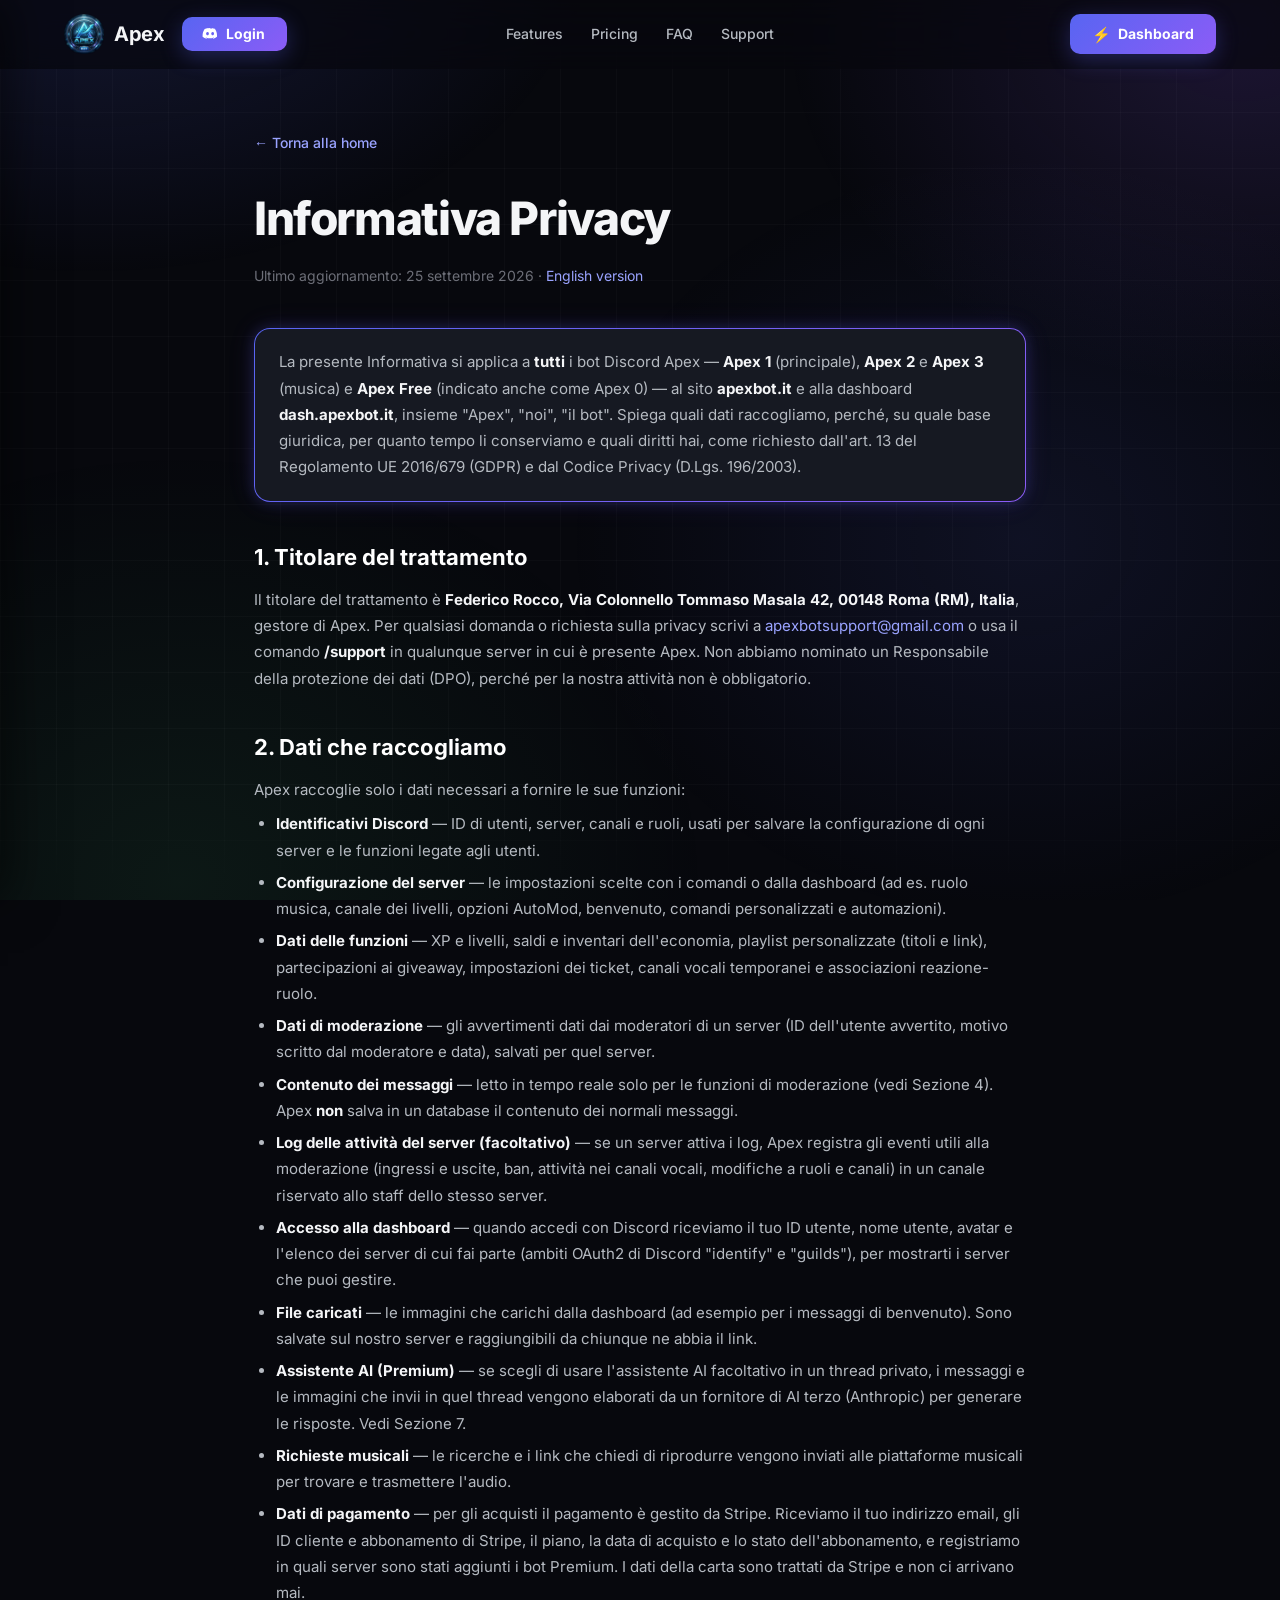
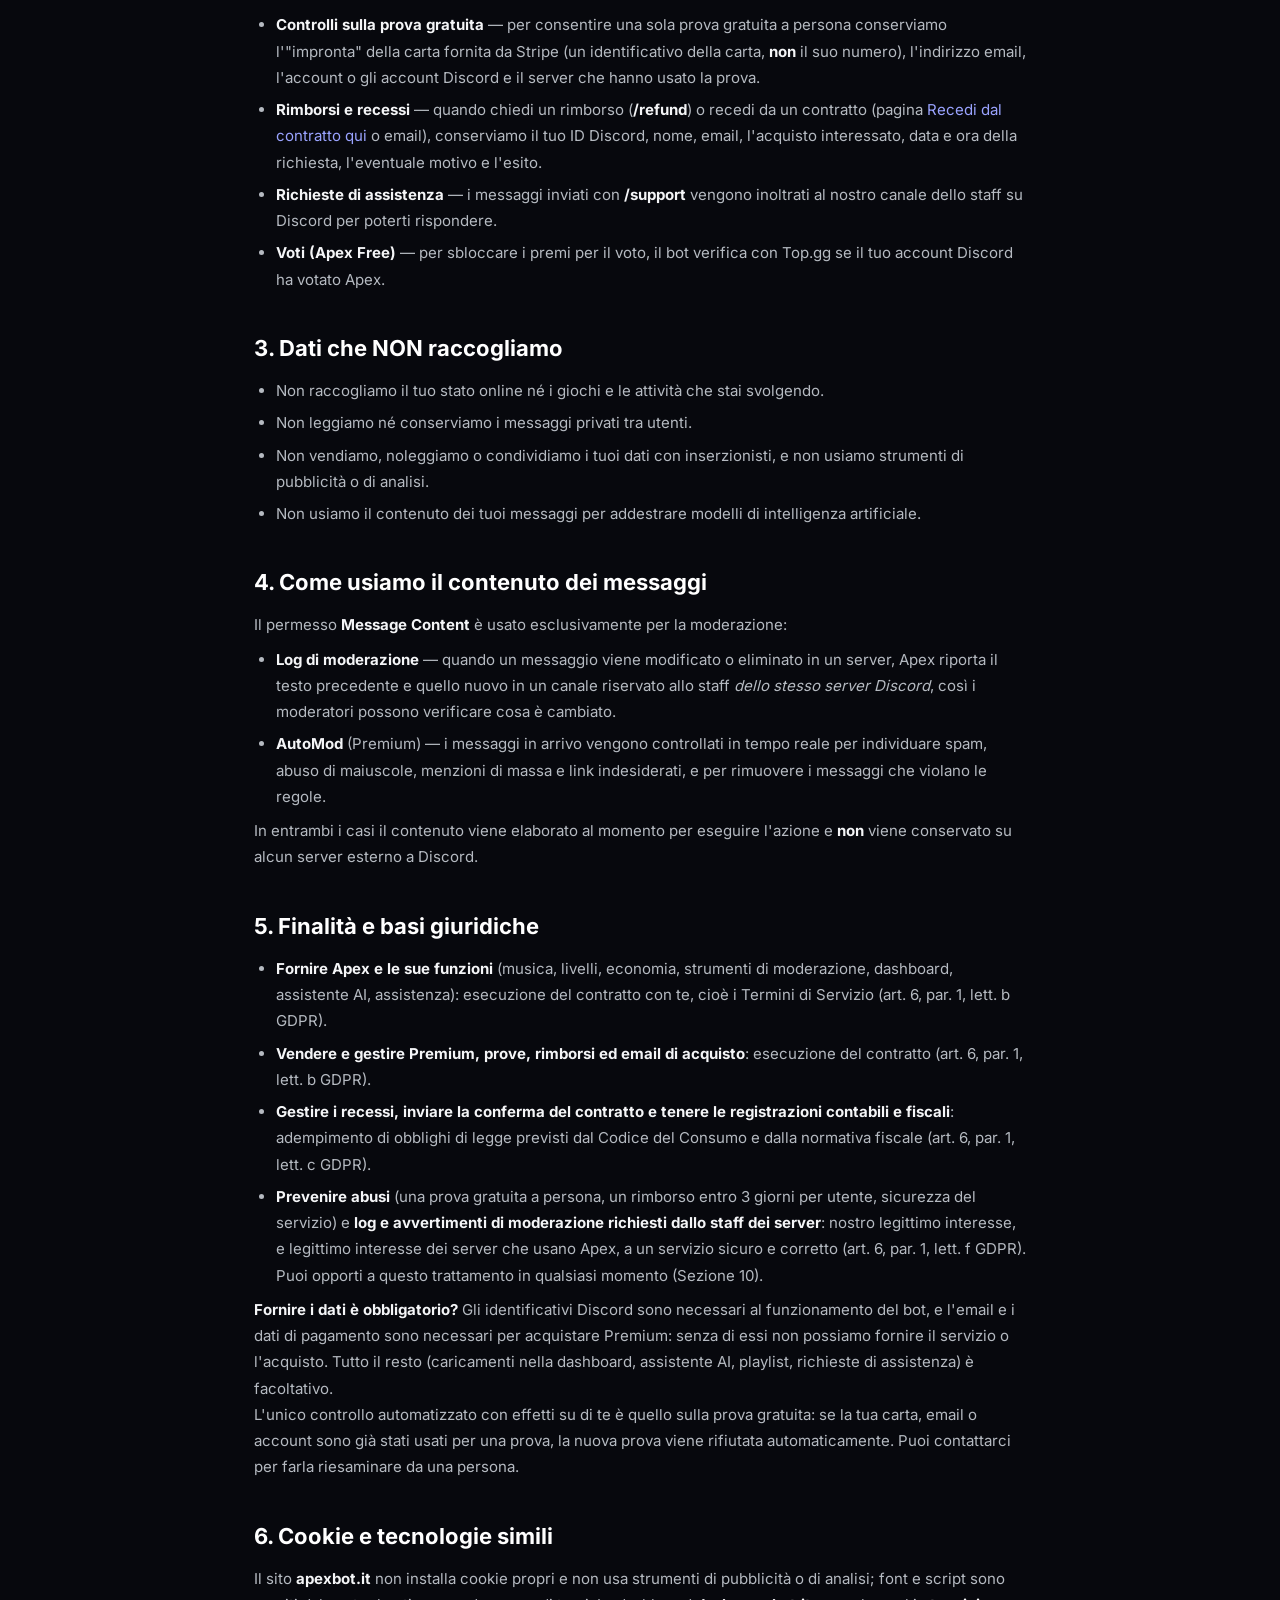
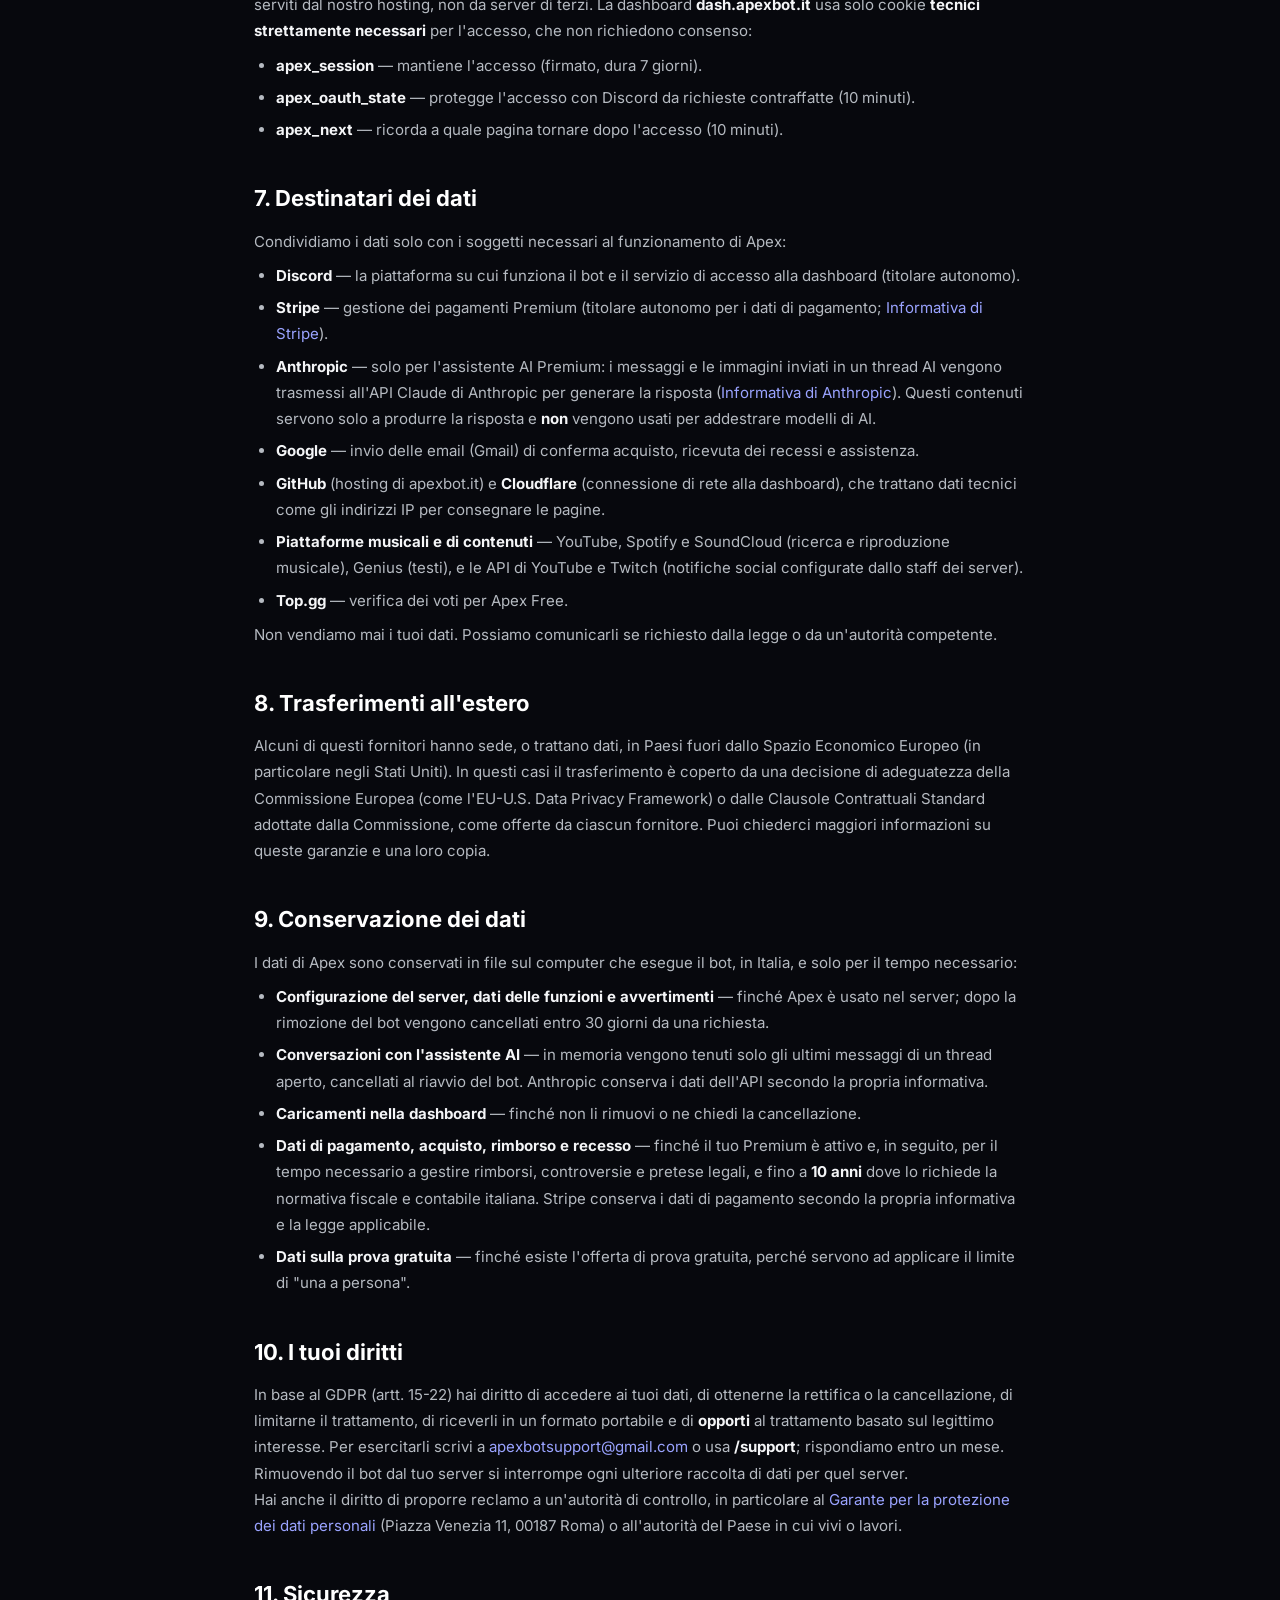
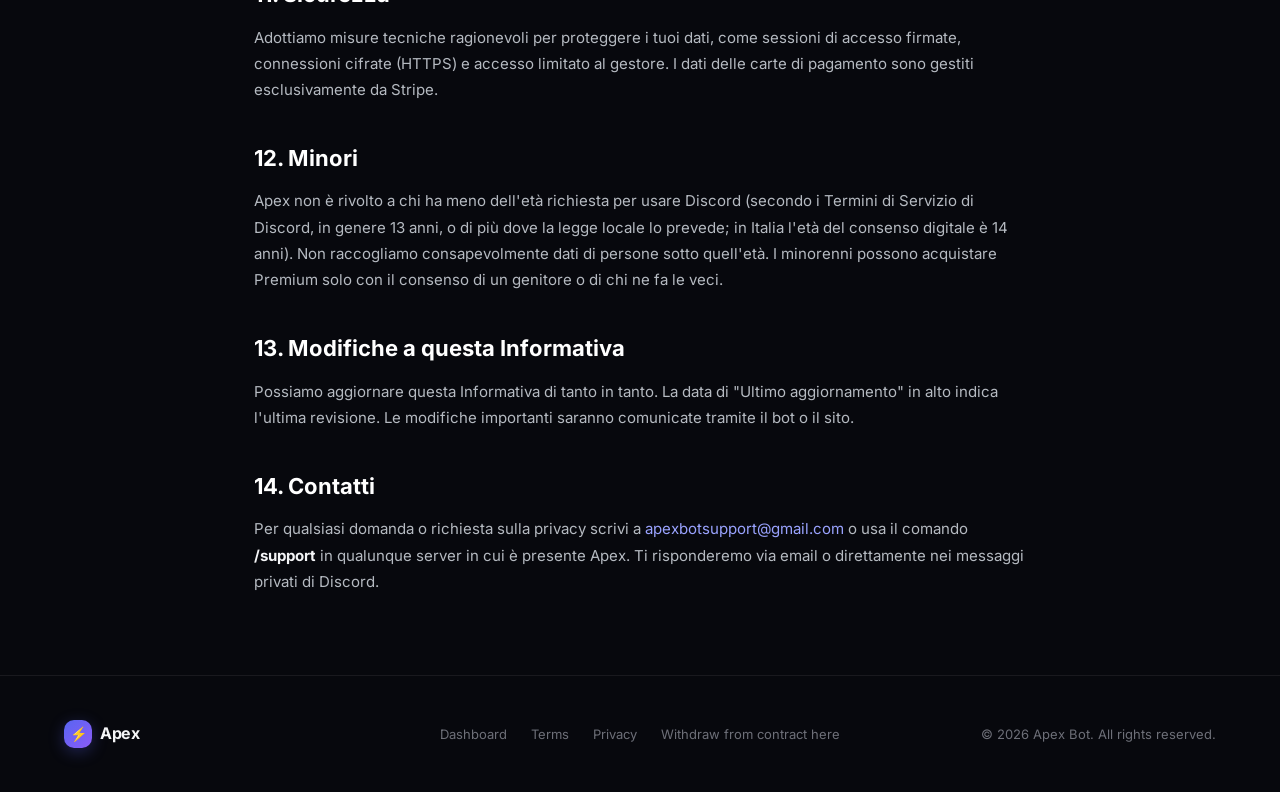
==== privacy-it.html @ 16ceb072 "Legal review: withdrawal button, Italian versions, self-hosted assets - withdraw.html: "Withdraw fro" ====
<!DOCTYPE html>
<html lang="it">
<head>
    <meta charset="UTF-8">
    <meta name="viewport" content="width=device-width, initial-scale=1.0">
    <title>Informativa Privacy — Apex Bot</title>
    <link rel="icon" type="image/png" sizes="32x32" href="favicon-32.png">
    <link rel="icon" type="image/png" sizes="16x16" href="favicon-16.png">
    <link rel="apple-touch-icon" sizes="180x180" href="apple-touch-icon.png">
    <link rel="icon" type="image/png" sizes="512x512" href="favicon-512.png">
    <link rel="stylesheet" href="fonts/inter.css">
    <link rel="stylesheet" href="style.css">
    <style>
        .legal {
            max-width: 820px;
            margin: 0 auto;
            padding: 130px 24px 80px;
        }
        .legal h1 {
            font-size: clamp(32px, 5vw, 46px);
            font-weight: 800;
            letter-spacing: -0.03em;
            margin-bottom: 8px;
        }
        .legal .updated {
            color: var(--text-muted);
            font-size: 14px;
            margin-bottom: 40px;
        }
        .legal h2 {
            font-size: 22px;
            font-weight: 700;
            margin: 38px 0 12px;
            color: #fff;
        }
        .legal p, .legal li {
            color: var(--text-secondary);
            font-size: 15px;
            line-height: 1.75;
        }
        .legal ul {
            margin: 8px 0 8px 22px;
        }
        .legal li {
            margin-bottom: 6px;
        }
        .legal strong {
            color: var(--text-primary);
        }
        .legal a {
            color: #9aa3ff;
        }
        .legal .intro {
            background:
                linear-gradient(var(--bg-card), var(--bg-card)) padding-box,
                linear-gradient(135deg, var(--accent), var(--accent-2)) border-box;
            border: 1px solid transparent;
            box-shadow: 0 0 14px rgba(88, 101, 242, 0.22), 0 0 28px rgba(139, 92, 246, 0.12);
            border-radius: var(--radius-lg);
            padding: 20px 24px;
            margin-bottom: 8px;
        }
        .back-home {
            display: inline-block;
            margin-bottom: 28px;
            color: var(--text-secondary);
            font-size: 14px;
            font-weight: 500;
        }
        .back-home:hover { color: var(--text-primary); }
        .legal ol {
            margin: 8px 0 8px 22px;
        }
        .wd-start { margin: 28px 0 8px; }
        .wd-big { font-size: 16px; padding: 14px 22px; }
        .wd-form { margin-top: 24px; display: grid; gap: 14px; }
        .wd-form label { display: grid; gap: 6px; color: var(--text-primary); font-size: 14px; font-weight: 600; }
        .wd-form input, .wd-form select, .wd-form textarea {
            font: inherit; font-weight: 400; color: var(--text-primary);
            background: var(--bg-card); border: 1px solid var(--border);
            border-radius: 10px; padding: 11px 13px;
        }
        .wd-form input:focus, .wd-form select:focus, .wd-form textarea:focus { outline: 2px solid #9aa3ff; outline-offset: 1px; }
        .wd-note { font-style: italic; }
        .wd-form[hidden], .wd-done[hidden], .wd-start[hidden], .wd-err[hidden] { display: none; }
        .legal .intro p + p { margin-top: 10px; }
        .wd-err { color: #ff8a8a !important; font-weight: 600; }
        .wd-done {
            margin-top: 24px; padding: 20px 24px; border-radius: var(--radius-lg);
            background: var(--bg-card); border: 1px solid #57F287;
        }
    </style>
</head>
<body>
    <!-- Navbar -->
    <nav class="navbar">
        <div class="nav-container">
            <div class="nav-left">
                <a href="index.html" class="nav-brand">
                    <img class="brand-logo" src="apple-touch-icon.png" alt="">
                    <span class="brand-name">Apex</span>
                </a>
                <a id="navLogin" href="https://dash.apexbot.it/login?next=https://apexbot.it/" class="nav-login">
                    <svg width="16" height="12" viewBox="0 0 71 55" fill="currentColor" aria-hidden="true"><path d="M60.1 4.9A58.5 58.5 0 0 0 45.5.4l-.7 1.5a54 54 0 0 1 13 4 39 39 0 0 0-33.6 0 54 54 0 0 1 13-4L36.5.4A58.5 58.5 0 0 0 10.9 4.9C2.8 17 .6 28.8 1.7 40.5a59 59 0 0 0 18 9.1l1.7-2.4a39 39 0 0 1-6.1-2.9l1.5-1.2a42 42 0 0 0 35.6 0l1.5 1.2a38 38 0 0 1-6.1 2.9l1.7 2.4a59 59 0 0 0 18-9.1c1.3-13.5-2.2-25.2-9-35.6ZM24 33.3c-3.5 0-6.4-3.2-6.4-7.2s2.8-7.3 6.4-7.3 6.5 3.3 6.4 7.3c0 4-2.8 7.2-6.4 7.2Zm23.6 0c-3.5 0-6.4-3.2-6.4-7.2s2.8-7.3 6.4-7.3 6.5 3.3 6.4 7.3c0 4-2.8 7.2-6.4 7.2Z"/></svg>
                    <span>Login</span>
                </a>
            </div>
            <div class="nav-links" id="navLinks">
                <a href="index.html#features">Features</a>
                <a href="index.html#pricing">Pricing</a>
                <a href="index.html#faq">FAQ</a>
                <a href="index.html#support">Support</a>
                <a href="https://dash.apexbot.it" class="nav-links-dash">Dashboard</a>
            </div>
            <div class="nav-actions">
                <a href="https://dash.apexbot.it" class="nav-dash"><span class="nav-dash-ico">⚡</span> Dashboard</a>
                <button class="nav-toggle" id="navToggle" aria-label="Menu" aria-expanded="false">
                    <span></span><span></span><span></span>
                </button>
            </div>
        </div>
    </nav>

    <section class="legal">
        <a href="index.html" class="back-home">← Torna alla home</a>
        <h1>Informativa Privacy</h1>
        <p class="updated">Ultimo aggiornamento: 25 settembre 2026 · <a href="privacy.html">English version</a></p>

        <div class="intro">
            <p>La presente Informativa si applica a <strong>tutti</strong> i bot Discord Apex — <strong>Apex 1</strong> (principale), <strong>Apex 2</strong> e <strong>Apex 3</strong> (musica) e <strong>Apex Free</strong> (indicato anche come Apex 0) — al sito <strong>apexbot.it</strong> e alla dashboard <strong>dash.apexbot.it</strong>, insieme "Apex", "noi", "il bot". Spiega quali dati raccogliamo, perché, su quale base giuridica, per quanto tempo li conserviamo e quali diritti hai, come richiesto dall'art. 13 del Regolamento UE 2016/679 (GDPR) e dal Codice Privacy (D.Lgs. 196/2003).</p>
        </div>

        <h2>1. Titolare del trattamento</h2>
        <p>Il titolare del trattamento è <strong>Federico Rocco, Via Colonnello Tommaso Masala 42, 00148 Roma (RM), Italia</strong>, gestore di Apex. Per qualsiasi domanda o richiesta sulla privacy scrivi a <a href="mailto:apexbotsupport@gmail.com">apexbotsupport@gmail.com</a> o usa il comando <strong>/support</strong> in qualunque server in cui è presente Apex. Non abbiamo nominato un Responsabile della protezione dei dati (DPO), perché per la nostra attività non è obbligatorio.</p>

        <h2>2. Dati che raccogliamo</h2>
        <p>Apex raccoglie solo i dati necessari a fornire le sue funzioni:</p>
        <ul>
            <li><strong>Identificativi Discord</strong> — ID di utenti, server, canali e ruoli, usati per salvare la configurazione di ogni server e le funzioni legate agli utenti.</li>
            <li><strong>Configurazione del server</strong> — le impostazioni scelte con i comandi o dalla dashboard (ad es. ruolo musica, canale dei livelli, opzioni AutoMod, benvenuto, comandi personalizzati e automazioni).</li>
            <li><strong>Dati delle funzioni</strong> — XP e livelli, saldi e inventari dell'economia, playlist personalizzate (titoli e link), partecipazioni ai giveaway, impostazioni dei ticket, canali vocali temporanei e associazioni reazione-ruolo.</li>
            <li><strong>Dati di moderazione</strong> — gli avvertimenti dati dai moderatori di un server (ID dell'utente avvertito, motivo scritto dal moderatore e data), salvati per quel server.</li>
            <li><strong>Contenuto dei messaggi</strong> — letto in tempo reale solo per le funzioni di moderazione (vedi Sezione 4). Apex <strong>non</strong> salva in un database il contenuto dei normali messaggi.</li>
            <li><strong>Log delle attività del server (facoltativo)</strong> — se un server attiva i log, Apex registra gli eventi utili alla moderazione (ingressi e uscite, ban, attività nei canali vocali, modifiche a ruoli e canali) in un canale riservato allo staff dello stesso server.</li>
            <li><strong>Accesso alla dashboard</strong> — quando accedi con Discord riceviamo il tuo ID utente, nome utente, avatar e l'elenco dei server di cui fai parte (ambiti OAuth2 di Discord "identify" e "guilds"), per mostrarti i server che puoi gestire.</li>
            <li><strong>File caricati</strong> — le immagini che carichi dalla dashboard (ad esempio per i messaggi di benvenuto). Sono salvate sul nostro server e raggiungibili da chiunque ne abbia il link.</li>
            <li><strong>Assistente AI (Premium)</strong> — se scegli di usare l'assistente AI facoltativo in un thread privato, i messaggi e le immagini che invii in quel thread vengono elaborati da un fornitore di AI terzo (Anthropic) per generare le risposte. Vedi Sezione 7.</li>
            <li><strong>Richieste musicali</strong> — le ricerche e i link che chiedi di riprodurre vengono inviati alle piattaforme musicali per trovare e trasmettere l'audio.</li>
            <li><strong>Dati di pagamento</strong> — per gli acquisti il pagamento è gestito da Stripe. Riceviamo il tuo indirizzo email, gli ID cliente e abbonamento di Stripe, il piano, la data di acquisto e lo stato dell'abbonamento, e registriamo in quali server sono stati aggiunti i bot Premium. I dati della carta sono trattati da Stripe e non ci arrivano mai.</li>
            <li><strong>Controlli sulla prova gratuita</strong> — per consentire una sola prova gratuita a persona conserviamo l'"impronta" della carta fornita da Stripe (un identificativo della carta, <strong>non</strong> il suo numero), l'indirizzo email, l'account o gli account Discord e il server che hanno usato la prova.</li>
            <li><strong>Rimborsi e recessi</strong> — quando chiedi un rimborso (<strong>/refund</strong>) o recedi da un contratto (pagina <a href="withdraw.html">Recedi dal contratto qui</a> o email), conserviamo il tuo ID Discord, nome, email, l'acquisto interessato, data e ora della richiesta, l'eventuale motivo e l'esito.</li>
            <li><strong>Richieste di assistenza</strong> — i messaggi inviati con <strong>/support</strong> vengono inoltrati al nostro canale dello staff su Discord per poterti rispondere.</li>
            <li><strong>Voti (Apex Free)</strong> — per sbloccare i premi per il voto, il bot verifica con Top.gg se il tuo account Discord ha votato Apex.</li>
        </ul>

        <h2>3. Dati che NON raccogliamo</h2>
        <ul>
            <li>Non raccogliamo il tuo stato online né i giochi e le attività che stai svolgendo.</li>
            <li>Non leggiamo né conserviamo i messaggi privati tra utenti.</li>
            <li>Non vendiamo, noleggiamo o condividiamo i tuoi dati con inserzionisti, e non usiamo strumenti di pubblicità o di analisi.</li>
            <li>Non usiamo il contenuto dei tuoi messaggi per addestrare modelli di intelligenza artificiale.</li>
        </ul>

        <h2>4. Come usiamo il contenuto dei messaggi</h2>
        <p>Il permesso <strong>Message Content</strong> è usato esclusivamente per la moderazione:</p>
        <ul>
            <li><strong>Log di moderazione</strong> — quando un messaggio viene modificato o eliminato in un server, Apex riporta il testo precedente e quello nuovo in un canale riservato allo staff <em>dello stesso server Discord</em>, così i moderatori possono verificare cosa è cambiato.</li>
            <li><strong>AutoMod</strong> (Premium) — i messaggi in arrivo vengono controllati in tempo reale per individuare spam, abuso di maiuscole, menzioni di massa e link indesiderati, e per rimuovere i messaggi che violano le regole.</li>
        </ul>
        <p>In entrambi i casi il contenuto viene elaborato al momento per eseguire l'azione e <strong>non</strong> viene conservato su alcun server esterno a Discord.</p>

        <h2>5. Finalità e basi giuridiche</h2>
        <ul>
            <li><strong>Fornire Apex e le sue funzioni</strong> (musica, livelli, economia, strumenti di moderazione, dashboard, assistente AI, assistenza): esecuzione del contratto con te, cioè i Termini di Servizio (art. 6, par. 1, lett. b GDPR).</li>
            <li><strong>Vendere e gestire Premium, prove, rimborsi ed email di acquisto</strong>: esecuzione del contratto (art. 6, par. 1, lett. b GDPR).</li>
            <li><strong>Gestire i recessi, inviare la conferma del contratto e tenere le registrazioni contabili e fiscali</strong>: adempimento di obblighi di legge previsti dal Codice del Consumo e dalla normativa fiscale (art. 6, par. 1, lett. c GDPR).</li>
            <li><strong>Prevenire abusi</strong> (una prova gratuita a persona, un rimborso entro 3 giorni per utente, sicurezza del servizio) e <strong>log e avvertimenti di moderazione richiesti dallo staff dei server</strong>: nostro legittimo interesse, e legittimo interesse dei server che usano Apex, a un servizio sicuro e corretto (art. 6, par. 1, lett. f GDPR). Puoi opporti a questo trattamento in qualsiasi momento (Sezione 10).</li>
        </ul>
        <p><strong>Fornire i dati è obbligatorio?</strong> Gli identificativi Discord sono necessari al funzionamento del bot, e l'email e i dati di pagamento sono necessari per acquistare Premium: senza di essi non possiamo fornire il servizio o l'acquisto. Tutto il resto (caricamenti nella dashboard, assistente AI, playlist, richieste di assistenza) è facoltativo.</p>
        <p>L'unico controllo automatizzato con effetti su di te è quello sulla prova gratuita: se la tua carta, email o account sono già stati usati per una prova, la nuova prova viene rifiutata automaticamente. Puoi contattarci per farla riesaminare da una persona.</p>

        <h2>6. Cookie e tecnologie simili</h2>
        <p>Il sito <strong>apexbot.it</strong> non installa cookie propri e non usa strumenti di pubblicità o di analisi; font e script sono serviti dal nostro hosting, non da server di terzi. La dashboard <strong>dash.apexbot.it</strong> usa solo cookie <strong>tecnici strettamente necessari</strong> per l'accesso, che non richiedono consenso:</p>
        <ul>
            <li><strong>apex_session</strong> — mantiene l'accesso (firmato, dura 7 giorni).</li>
            <li><strong>apex_oauth_state</strong> — protegge l'accesso con Discord da richieste contraffatte (10 minuti).</li>
            <li><strong>apex_next</strong> — ricorda a quale pagina tornare dopo l'accesso (10 minuti).</li>
        </ul>

        <h2>7. Destinatari dei dati</h2>
        <p>Condividiamo i dati solo con i soggetti necessari al funzionamento di Apex:</p>
        <ul>
            <li><strong>Discord</strong> — la piattaforma su cui funziona il bot e il servizio di accesso alla dashboard (titolare autonomo).</li>
            <li><strong>Stripe</strong> — gestione dei pagamenti Premium (titolare autonomo per i dati di pagamento; <a href="https://stripe.com/privacy" target="_blank" rel="noopener">Informativa di Stripe</a>).</li>
            <li><strong>Anthropic</strong> — solo per l'assistente AI Premium: i messaggi e le immagini inviati in un thread AI vengono trasmessi all'API Claude di Anthropic per generare la risposta (<a href="https://www.anthropic.com/legal/privacy" target="_blank" rel="noopener">Informativa di Anthropic</a>). Questi contenuti servono solo a produrre la risposta e <strong>non</strong> vengono usati per addestrare modelli di AI.</li>
            <li><strong>Google</strong> — invio delle email (Gmail) di conferma acquisto, ricevuta dei recessi e assistenza.</li>
            <li><strong>GitHub</strong> (hosting di apexbot.it) e <strong>Cloudflare</strong> (connessione di rete alla dashboard), che trattano dati tecnici come gli indirizzi IP per consegnare le pagine.</li>
            <li><strong>Piattaforme musicali e di contenuti</strong> — YouTube, Spotify e SoundCloud (ricerca e riproduzione musicale), Genius (testi), e le API di YouTube e Twitch (notifiche social configurate dallo staff dei server).</li>
            <li><strong>Top.gg</strong> — verifica dei voti per Apex Free.</li>
        </ul>
        <p>Non vendiamo mai i tuoi dati. Possiamo comunicarli se richiesto dalla legge o da un'autorità competente.</p>

        <h2>8. Trasferimenti all'estero</h2>
        <p>Alcuni di questi fornitori hanno sede, o trattano dati, in Paesi fuori dallo Spazio Economico Europeo (in particolare negli Stati Uniti). In questi casi il trasferimento è coperto da una decisione di adeguatezza della Commissione Europea (come l'EU-U.S. Data Privacy Framework) o dalle Clausole Contrattuali Standard adottate dalla Commissione, come offerte da ciascun fornitore. Puoi chiederci maggiori informazioni su queste garanzie e una loro copia.</p>

        <h2>9. Conservazione dei dati</h2>
        <p>I dati di Apex sono conservati in file sul computer che esegue il bot, in Italia, e solo per il tempo necessario:</p>
        <ul>
            <li><strong>Configurazione del server, dati delle funzioni e avvertimenti</strong> — finché Apex è usato nel server; dopo la rimozione del bot vengono cancellati entro 30 giorni da una richiesta.</li>
            <li><strong>Conversazioni con l'assistente AI</strong> — in memoria vengono tenuti solo gli ultimi messaggi di un thread aperto, cancellati al riavvio del bot. Anthropic conserva i dati dell'API secondo la propria informativa.</li>
            <li><strong>Caricamenti nella dashboard</strong> — finché non li rimuovi o ne chiedi la cancellazione.</li>
            <li><strong>Dati di pagamento, acquisto, rimborso e recesso</strong> — finché il tuo Premium è attivo e, in seguito, per il tempo necessario a gestire rimborsi, controversie e pretese legali, e fino a <strong>10 anni</strong> dove lo richiede la normativa fiscale e contabile italiana. Stripe conserva i dati di pagamento secondo la propria informativa e la legge applicabile.</li>
            <li><strong>Dati sulla prova gratuita</strong> — finché esiste l'offerta di prova gratuita, perché servono ad applicare il limite di "una a persona".</li>
        </ul>

        <h2>10. I tuoi diritti</h2>
        <p>In base al GDPR (artt. 15-22) hai diritto di accedere ai tuoi dati, di ottenerne la rettifica o la cancellazione, di limitarne il trattamento, di riceverli in un formato portabile e di <strong>opporti</strong> al trattamento basato sul legittimo interesse. Per esercitarli scrivi a <a href="mailto:apexbotsupport@gmail.com">apexbotsupport@gmail.com</a> o usa <strong>/support</strong>; rispondiamo entro un mese. Rimuovendo il bot dal tuo server si interrompe ogni ulteriore raccolta di dati per quel server.</p>
        <p>Hai anche il diritto di proporre reclamo a un'autorità di controllo, in particolare al <a href="https://www.garanteprivacy.it" target="_blank" rel="noopener">Garante per la protezione dei dati personali</a> (Piazza Venezia 11, 00187 Roma) o all'autorità del Paese in cui vivi o lavori.</p>

        <h2>11. Sicurezza</h2>
        <p>Adottiamo misure tecniche ragionevoli per proteggere i tuoi dati, come sessioni di accesso firmate, connessioni cifrate (HTTPS) e accesso limitato al gestore. I dati delle carte di pagamento sono gestiti esclusivamente da Stripe.</p>

        <h2>12. Minori</h2>
        <p>Apex non è rivolto a chi ha meno dell'età richiesta per usare Discord (secondo i Termini di Servizio di Discord, in genere 13 anni, o di più dove la legge locale lo prevede; in Italia l'età del consenso digitale è 14 anni). Non raccogliamo consapevolmente dati di persone sotto quell'età. I minorenni possono acquistare Premium solo con il consenso di un genitore o di chi ne fa le veci.</p>

        <h2>13. Modifiche a questa Informativa</h2>
        <p>Possiamo aggiornare questa Informativa di tanto in tanto. La data di "Ultimo aggiornamento" in alto indica l'ultima revisione. Le modifiche importanti saranno comunicate tramite il bot o il sito.</p>

        <h2>14. Contatti</h2>
        <p>Per qualsiasi domanda o richiesta sulla privacy scrivi a <a href="mailto:apexbotsupport@gmail.com">apexbotsupport@gmail.com</a> o usa il comando <strong>/support</strong> in qualunque server in cui è presente Apex. Ti risponderemo via email o direttamente nei messaggi privati di Discord.</p>
    </section>

    <!-- Footer -->
    <footer class="footer">
        <div class="footer-container">
            <div class="footer-brand">
                <div class="brand-icon">⚡</div>
                <span class="brand-name">Apex</span>
            </div>
            <div class="footer-links">
                <a href="https://dash.apexbot.it">Dashboard</a>
                <a href="terms.html">Terms</a>
                <a href="privacy.html">Privacy</a>
                <a href="withdraw.html">Withdraw from contract here</a>
            </div>
            <p class="footer-copy">&copy; 2026 Apex Bot. All rights reserved.</p>
        </div>
    </footer>

    <!-- Subscription drawer (slide-in da sinistra) -->
    <div id="subOverlay" class="sub-overlay"></div>
    <aside id="subDrawer" class="sub-drawer" aria-hidden="true" aria-label="Your subscription">
        <div class="sub-drawer-head">
            <span>Your subscription</span>
            <button id="subClose" class="sub-close" aria-label="Close">✕</button>
        </div>
        <div id="subBody" class="sub-body"></div>
    </aside>

    <script>
    const _nav = document.querySelector('.navbar');
    addEventListener('scroll', () => _nav.classList.toggle('scrolled', scrollY > 10), { passive: true });
    </script>
    <script>
    // Login condiviso col dashboard (mostra l'utente loggato)
    (function () {
        var DASH = 'https://dash.apexbot.it';
        var login = document.getElementById('navLogin');
        if (login) login.href = DASH + '/login?next=' + encodeURIComponent(location.href);
        fetch(DASH + '/api/me', { credentials: 'include' })
            .then(function (r) { return r.ok ? r.json() : null; })
            .then(function (d) {
                if (!d || !d.authenticated || !d.user || !login) return;
                var u = d.user;
                var chip = document.createElement('div');
                chip.className = 'nav-user';
                var av;
                if (u.avatar) {
                    av = document.createElement('img');
                    av.className = 'nav-user-av';
                    av.src = 'https://cdn.discordapp.com/avatars/' + u.uid + '/' + u.avatar + '.png?size=64';
                    av.alt = '';
                } else {
                    av = document.createElement('span');
                    av.className = 'nav-user-av nav-user-fallback';
                    av.textContent = (u.name || '?').slice(0, 1).toUpperCase();
                }
                var name = document.createElement('span');
                name.className = 'nav-user-name';
                name.textContent = u.name || 'Utente';
                var out = document.createElement('a');
                out.className = 'nav-user-logout';
                out.href = DASH + '/logout?next=' + encodeURIComponent(location.href);
                out.title = 'Esci';
                out.setAttribute('aria-label', 'Esci');
                out.innerHTML = '<svg width="16" height="16" viewBox="0 0 24 24" fill="none" stroke="currentColor" stroke-width="2" stroke-linecap="round" stroke-linejoin="round" aria-hidden="true"><path d="M9 21H5a2 2 0 0 1-2-2V5a2 2 0 0 1 2-2h4"/><polyline points="16 17 21 12 16 7"/><line x1="21" y1="12" x2="9" y2="12"/></svg>';
                chip.appendChild(av);
                chip.appendChild(name);
                chip.appendChild(out);
                av.style.cursor = 'pointer'; name.style.cursor = 'pointer';
                var openSub = function () { if (window.openSubDrawer) window.openSubDrawer(); };
                av.addEventListener('click', openSub);
                name.addEventListener('click', openSub);
                login.replaceWith(chip);
            })
            .catch(function () { });
    })();
    </script>
    <script>
    // Menu mobile (hamburger)
    (function () {
        var toggle = document.getElementById('navToggle');
        var cont = document.querySelector('.nav-container');
        var links = document.getElementById('navLinks');
        if (!toggle || !cont || !links) return;
        function close() { cont.classList.remove('menu-open'); toggle.setAttribute('aria-expanded', 'false'); }
        toggle.addEventListener('click', function (e) {
            e.stopPropagation();
            var open = cont.classList.toggle('menu-open');
            toggle.setAttribute('aria-expanded', open ? 'true' : 'false');
        });
        links.addEventListener('click', function (e) { if (e.target.closest('a')) close(); });
        document.addEventListener('click', function (e) {
            if (cont.classList.contains('menu-open') && !cont.contains(e.target)) close();
        });
        window.addEventListener('resize', function () { if (window.innerWidth > 860) close(); });
    })();
    </script>
    <script>
    // Drawer gestione abbonamento (cliccando sul nome profilo)
    (function () {
        var DASH = 'https://dash.apexbot.it';
        var overlay = document.getElementById('subOverlay');
        var drawer = document.getElementById('subDrawer');
        var body = document.getElementById('subBody');
        var closeBtn = document.getElementById('subClose');
        if (!overlay || !drawer || !body) return;
        function close() { overlay.classList.remove('open'); drawer.classList.remove('open'); drawer.setAttribute('aria-hidden', 'true'); }
        overlay.addEventListener('click', close);
        if (closeBtn) closeBtn.addEventListener('click', close);
        document.addEventListener('keydown', function (e) { if (e.key === 'Escape') close(); });
        function fmtDate(ts) { try { return new Date(ts * 1000).toLocaleDateString('en-GB', { day: 'numeric', month: 'long', year: 'numeric' }); } catch (e) { return ''; } }
        function render(d) {
            body.innerHTML = '';
            var card = document.createElement('div'); card.className = 'sub-card';
            if (!d || !d.active) {
                card.innerHTML = '<div class="sub-plan">No active plan</div><div class="sub-status">You don\'t have an active subscription.</div>';
                var a = document.createElement('a'); a.href = 'index.html#pricing'; a.textContent = 'See plans';
                a.className = 'btn btn-primary full-width'; a.style.marginTop = '16px';
                card.appendChild(a); body.appendChild(card); return;
            }
            if (d.plan === 'lifetime') {
                card.innerHTML = '<div class="sub-plan">Lifetime ✦</div><div class="sub-status">Lifetime access — there is nothing to renew or cancel.</div>';
                body.appendChild(card);
            } else {
                var st = d.cancel_at_period_end
                    ? ('Cancellation scheduled' + (d.period_end ? ' — access until ' + fmtDate(d.period_end) : '') + '. It will not renew.')
                    : ('Active' + (d.period_end ? ' — renews on ' + fmtDate(d.period_end) : '') + '.');
                card.innerHTML = '<div class="sub-plan">Premium (monthly)</div><div class="sub-status">' + st + '</div>';
                if (!d.cancel_at_period_end) {
                    var btn = document.createElement('button'); btn.className = 'sub-cancel-btn'; btn.textContent = 'Cancel subscription';
                    var confirming = false;
                    btn.addEventListener('click', function () {
                        if (!confirming) { confirming = true; btn.textContent = 'Click again to confirm cancellation'; return; }
                        btn.disabled = true; btn.textContent = 'Cancelling…';
                        fetch(DASH + '/api/cancel-subscription', { method: 'POST', credentials: 'include' })
                            .then(function (r) { return r.ok; })
                            .then(function (ok) {
                                if (ok) { d.cancel_at_period_end = true; render(d); }
                                else { btn.disabled = false; btn.textContent = 'Cancel failed — try again'; }
                            })
                            .catch(function () { btn.disabled = false; btn.textContent = 'Cancel failed — try again'; });
                    });
                    card.appendChild(btn);
                } else {
                    var rbtn = document.createElement('button'); rbtn.className = 'sub-reactivate-btn'; rbtn.textContent = 'Reactivate subscription';
                    rbtn.addEventListener('click', function () {
                        rbtn.disabled = true; rbtn.textContent = 'Reactivating…';
                        fetch(DASH + '/api/reactivate-subscription', { method: 'POST', credentials: 'include' })
                            .then(function (r) { return r.ok; })
                            .then(function (ok) {
                                if (ok) { d.cancel_at_period_end = false; render(d); }
                                else { rbtn.disabled = false; rbtn.textContent = 'Failed — try again'; }
                            })
                            .catch(function () { rbtn.disabled = false; rbtn.textContent = 'Failed — try again'; });
                    });
                    card.appendChild(rbtn);
                }
                body.appendChild(card);
            }
            if (d.portal_url) {
                var p = document.createElement('a');
                p.href = d.portal_url; p.target = '_blank'; p.rel = 'noopener'; p.className = 'sub-link';
                p.textContent = 'Invoices & payment method (Stripe) →';
                body.appendChild(p);
            }
            var wd = document.createElement('a');
            wd.href = 'withdraw.html'; wd.className = 'sub-link';
            wd.textContent = 'Withdraw from contract here (within 14 days) →';
            body.appendChild(wd);
        }
        window.openSubDrawer = function () {
            overlay.classList.add('open'); drawer.classList.add('open'); drawer.setAttribute('aria-hidden', 'false');
            body.innerHTML = '<div class="sub-status">Loading…</div>';
            fetch(DASH + '/api/subscription', { credentials: 'include' })
                .then(function (r) { return r.ok ? r.json() : null; })
                .then(render)
                .catch(function () { body.innerHTML = '<div class="sub-status">Error loading subscription.</div>'; });
        };
    })();
    </script>
</body>
</html>
---- fonts/inter.css ----
/* Inter (SIL Open Font License 1.1) - servito in locale: nessuna richiesta a Google Fonts */
/* cyrillic-ext */
@font-face {
  font-family: 'Inter';
  font-style: normal;
  font-weight: 300;
  font-display: swap;
  src: url(inter-cyrillic-ext.woff2) format('woff2');
  unicode-range: U+0460-052F, U+1C80-1C8A, U+20B4, U+2DE0-2DFF, U+A640-A69F, U+FE2E-FE2F;
}
/* cyrillic */
@font-face {
  font-family: 'Inter';
  font-style: normal;
  font-weight: 300;
  font-display: swap;
  src: url(inter-cyrillic.woff2) format('woff2');
  unicode-range: U+0301, U+0400-045F, U+0490-0491, U+04B0-04B1, U+2116;
}
/* greek-ext */
@font-face {
  font-family: 'Inter';
  font-style: normal;
  font-weight: 300;
  font-display: swap;
  src: url(inter-greek-ext.woff2) format('woff2');
  unicode-range: U+1F00-1FFF;
}
/* greek */
@font-face {
  font-family: 'Inter';
  font-style: normal;
  font-weight: 300;
  font-display: swap;
  src: url(inter-greek.woff2) format('woff2');
  unicode-range: U+0370-0377, U+037A-037F, U+0384-038A, U+038C, U+038E-03A1, U+03A3-03FF;
}
/* vietnamese */
@font-face {
  font-family: 'Inter';
  font-style: normal;
  font-weight: 300;
  font-display: swap;
  src: url(inter-vietnamese.woff2) format('woff2');
  unicode-range: U+0102-0103, U+0110-0111, U+0128-0129, U+0168-0169, U+01A0-01A1, U+01AF-01B0, U+0300-0301, U+0303-0304, U+0308-0309, U+0323, U+0329, U+1EA0-1EF9, U+20AB;
}
/* latin-ext */
@font-face {
  font-family: 'Inter';
  font-style: normal;
  font-weight: 300;
  font-display: swap;
  src: url(inter-latin-ext.woff2) format('woff2');
  unicode-range: U+0100-02BA, U+02BD-02C5, U+02C7-02CC, U+02CE-02D7, U+02DD-02FF, U+0304, U+0308, U+0329, U+1D00-1DBF, U+1E00-1E9F, U+1EF2-1EFF, U+2020, U+20A0-20AB, U+20AD-20C0, U+2113, U+2C60-2C7F, U+A720-A7FF;
}
/* latin */
@font-face {
  font-family: 'Inter';
  font-style: normal;
  font-weight: 300;
  font-display: swap;
  src: url(inter-latin.woff2) format('woff2');
  unicode-range: U+0000-00FF, U+0131, U+0152-0153, U+02BB-02BC, U+02C6, U+02DA, U+02DC, U+0304, U+0308, U+0329, U+2000-206F, U+20AC, U+2122, U+2191, U+2193, U+2212, U+2215, U+FEFF, U+FFFD;
}
/* cyrillic-ext */
@font-face {
  font-family: 'Inter';
  font-style: normal;
  font-weight: 400;
  font-display: swap;
  src: url(inter-cyrillic-ext.woff2) format('woff2');
  unicode-range: U+0460-052F, U+1C80-1C8A, U+20B4, U+2DE0-2DFF, U+A640-A69F, U+FE2E-FE2F;
}
/* cyrillic */
@font-face {
  font-family: 'Inter';
  font-style: normal;
  font-weight: 400;
  font-display: swap;
  src: url(inter-cyrillic.woff2) format('woff2');
  unicode-range: U+0301, U+0400-045F, U+0490-0491, U+04B0-04B1, U+2116;
}
/* greek-ext */
@font-face {
  font-family: 'Inter';
  font-style: normal;
  font-weight: 400;
  font-display: swap;
  src: url(inter-greek-ext.woff2) format('woff2');
  unicode-range: U+1F00-1FFF;
}
/* greek */
@font-face {
  font-family: 'Inter';
  font-style: normal;
  font-weight: 400;
  font-display: swap;
  src: url(inter-greek.woff2) format('woff2');
  unicode-range: U+0370-0377, U+037A-037F, U+0384-038A, U+038C, U+038E-03A1, U+03A3-03FF;
}
/* vietnamese */
@font-face {
  font-family: 'Inter';
  font-style: normal;
  font-weight: 400;
  font-display: swap;
  src: url(inter-vietnamese.woff2) format('woff2');
  unicode-range: U+0102-0103, U+0110-0111, U+0128-0129, U+0168-0169, U+01A0-01A1, U+01AF-01B0, U+0300-0301, U+0303-0304, U+0308-0309, U+0323, U+0329, U+1EA0-1EF9, U+20AB;
}
/* latin-ext */
@font-face {
  font-family: 'Inter';
  font-style: normal;
  font-weight: 400;
  font-display: swap;
  src: url(inter-latin-ext.woff2) format('woff2');
  unicode-range: U+0100-02BA, U+02BD-02C5, U+02C7-02CC, U+02CE-02D7, U+02DD-02FF, U+0304, U+0308, U+0329, U+1D00-1DBF, U+1E00-1E9F, U+1EF2-1EFF, U+2020, U+20A0-20AB, U+20AD-20C0, U+2113, U+2C60-2C7F, U+A720-A7FF;
}
/* latin */
@font-face {
  font-family: 'Inter';
  font-style: normal;
  font-weight: 400;
  font-display: swap;
  src: url(inter-latin.woff2) format('woff2');
  unicode-range: U+0000-00FF, U+0131, U+0152-0153, U+02BB-02BC, U+02C6, U+02DA, U+02DC, U+0304, U+0308, U+0329, U+2000-206F, U+20AC, U+2122, U+2191, U+2193, U+2212, U+2215, U+FEFF, U+FFFD;
}
/* cyrillic-ext */
@font-face {
  font-family: 'Inter';
  font-style: normal;
  font-weight: 500;
  font-display: swap;
  src: url(inter-cyrillic-ext.woff2) format('woff2');
  unicode-range: U+0460-052F, U+1C80-1C8A, U+20B4, U+2DE0-2DFF, U+A640-A69F, U+FE2E-FE2F;
}
/* cyrillic */
@font-face {
  font-family: 'Inter';
  font-style: normal;
  font-weight: 500;
  font-display: swap;
  src: url(inter-cyrillic.woff2) format('woff2');
  unicode-range: U+0301, U+0400-045F, U+0490-0491, U+04B0-04B1, U+2116;
}
/* greek-ext */
@font-face {
  font-family: 'Inter';
  font-style: normal;
  font-weight: 500;
  font-display: swap;
  src: url(inter-greek-ext.woff2) format('woff2');
  unicode-range: U+1F00-1FFF;
}
/* greek */
@font-face {
  font-family: 'Inter';
  font-style: normal;
  font-weight: 500;
  font-display: swap;
  src: url(inter-greek.woff2) format('woff2');
  unicode-range: U+0370-0377, U+037A-037F, U+0384-038A, U+038C, U+038E-03A1, U+03A3-03FF;
}
/* vietnamese */
@font-face {
  font-family: 'Inter';
  font-style: normal;
  font-weight: 500;
  font-display: swap;
  src: url(inter-vietnamese.woff2) format('woff2');
  unicode-range: U+0102-0103, U+0110-0111, U+0128-0129, U+0168-0169, U+01A0-01A1, U+01AF-01B0, U+0300-0301, U+0303-0304, U+0308-0309, U+0323, U+0329, U+1EA0-1EF9, U+20AB;
}
/* latin-ext */
@font-face {
  font-family: 'Inter';
  font-style: normal;
  font-weight: 500;
  font-display: swap;
  src: url(inter-latin-ext.woff2) format('woff2');
  unicode-range: U+0100-02BA, U+02BD-02C5, U+02C7-02CC, U+02CE-02D7, U+02DD-02FF, U+0304, U+0308, U+0329, U+1D00-1DBF, U+1E00-1E9F, U+1EF2-1EFF, U+2020, U+20A0-20AB, U+20AD-20C0, U+2113, U+2C60-2C7F, U+A720-A7FF;
}
/* latin */
@font-face {
  font-family: 'Inter';
  font-style: normal;
  font-weight: 500;
  font-display: swap;
  src: url(inter-latin.woff2) format('woff2');
  unicode-range: U+0000-00FF, U+0131, U+0152-0153, U+02BB-02BC, U+02C6, U+02DA, U+02DC, U+0304, U+0308, U+0329, U+2000-206F, U+20AC, U+2122, U+2191, U+2193, U+2212, U+2215, U+FEFF, U+FFFD;
}
/* cyrillic-ext */
@font-face {
  font-family: 'Inter';
  font-style: normal;
  font-weight: 600;
  font-display: swap;
  src: url(inter-cyrillic-ext.woff2) format('woff2');
  unicode-range: U+0460-052F, U+1C80-1C8A, U+20B4, U+2DE0-2DFF, U+A640-A69F, U+FE2E-FE2F;
}
/* cyrillic */
@font-face {
  font-family: 'Inter';
  font-style: normal;
  font-weight: 600;
  font-display: swap;
  src: url(inter-cyrillic.woff2) format('woff2');
  unicode-range: U+0301, U+0400-045F, U+0490-0491, U+04B0-04B1, U+2116;
}
/* greek-ext */
@font-face {
  font-family: 'Inter';
  font-style: normal;
  font-weight: 600;
  font-display: swap;
  src: url(inter-greek-ext.woff2) format('woff2');
  unicode-range: U+1F00-1FFF;
}
/* greek */
@font-face {
  font-family: 'Inter';
  font-style: normal;
  font-weight: 600;
  font-display: swap;
  src: url(inter-greek.woff2) format('woff2');
  unicode-range: U+0370-0377, U+037A-037F, U+0384-038A, U+038C, U+038E-03A1, U+03A3-03FF;
}
/* vietnamese */
@font-face {
  font-family: 'Inter';
  font-style: normal;
  font-weight: 600;
  font-display: swap;
  src: url(inter-vietnamese.woff2) format('woff2');
  unicode-range: U+0102-0103, U+0110-0111, U+0128-0129, U+0168-0169, U+01A0-01A1, U+01AF-01B0, U+0300-0301, U+0303-0304, U+0308-0309, U+0323, U+0329, U+1EA0-1EF9, U+20AB;
}
/* latin-ext */
@font-face {
  font-family: 'Inter';
  font-style: normal;
  font-weight: 600;
  font-display: swap;
  src: url(inter-latin-ext.woff2) format('woff2');
  unicode-range: U+0100-02BA, U+02BD-02C5, U+02C7-02CC, U+02CE-02D7, U+02DD-02FF, U+0304, U+0308, U+0329, U+1D00-1DBF, U+1E00-1E9F, U+1EF2-1EFF, U+2020, U+20A0-20AB, U+20AD-20C0, U+2113, U+2C60-2C7F, U+A720-A7FF;
}
/* latin */
@font-face {
  font-family: 'Inter';
  font-style: normal;
  font-weight: 600;
  font-display: swap;
  src: url(inter-latin.woff2) format('woff2');
  unicode-range: U+0000-00FF, U+0131, U+0152-0153, U+02BB-02BC, U+02C6, U+02DA, U+02DC, U+0304, U+0308, U+0329, U+2000-206F, U+20AC, U+2122, U+2191, U+2193, U+2212, U+2215, U+FEFF, U+FFFD;
}
/* cyrillic-ext */
@font-face {
  font-family: 'Inter';
  font-style: normal;
  font-weight: 700;
  font-display: swap;
  src: url(inter-cyrillic-ext.woff2) format('woff2');
  unicode-range: U+0460-052F, U+1C80-1C8A, U+20B4, U+2DE0-2DFF, U+A640-A69F, U+FE2E-FE2F;
}
/* cyrillic */
@font-face {
  font-family: 'Inter';
  font-style: normal;
  font-weight: 700;
  font-display: swap;
  src: url(inter-cyrillic.woff2) format('woff2');
  unicode-range: U+0301, U+0400-045F, U+0490-0491, U+04B0-04B1, U+2116;
}
/* greek-ext */
@font-face {
  font-family: 'Inter';
  font-style: normal;
  font-weight: 700;
  font-display: swap;
  src: url(inter-greek-ext.woff2) format('woff2');
  unicode-range: U+1F00-1FFF;
}
/* greek */
@font-face {
  font-family: 'Inter';
  font-style: normal;
  font-weight: 700;
  font-display: swap;
  src: url(inter-greek.woff2) format('woff2');
  unicode-range: U+0370-0377, U+037A-037F, U+0384-038A, U+038C, U+038E-03A1, U+03A3-03FF;
}
/* vietnamese */
@font-face {
  font-family: 'Inter';
  font-style: normal;
  font-weight: 700;
  font-display: swap;
  src: url(inter-vietnamese.woff2) format('woff2');
  unicode-range: U+0102-0103, U+0110-0111, U+0128-0129, U+0168-0169, U+01A0-01A1, U+01AF-01B0, U+0300-0301, U+0303-0304, U+0308-0309, U+0323, U+0329, U+1EA0-1EF9, U+20AB;
}
/* latin-ext */
@font-face {
  font-family: 'Inter';
  font-style: normal;
  font-weight: 700;
  font-display: swap;
  src: url(inter-latin-ext.woff2) format('woff2');
  unicode-range: U+0100-02BA, U+02BD-02C5, U+02C7-02CC, U+02CE-02D7, U+02DD-02FF, U+0304, U+0308, U+0329, U+1D00-1DBF, U+1E00-1E9F, U+1EF2-1EFF, U+2020, U+20A0-20AB, U+20AD-20C0, U+2113, U+2C60-2C7F, U+A720-A7FF;
}
/* latin */
@font-face {
  font-family: 'Inter';
  font-style: normal;
  font-weight: 700;
  font-display: swap;
  src: url(inter-latin.woff2) format('woff2');
  unicode-range: U+0000-00FF, U+0131, U+0152-0153, U+02BB-02BC, U+02C6, U+02DA, U+02DC, U+0304, U+0308, U+0329, U+2000-206F, U+20AC, U+2122, U+2191, U+2193, U+2212, U+2215, U+FEFF, U+FFFD;
}
/* cyrillic-ext */
@font-face {
  font-family: 'Inter';
  font-style: normal;
  font-weight: 800;
  font-display: swap;
  src: url(inter-cyrillic-ext.woff2) format('woff2');
  unicode-range: U+0460-052F, U+1C80-1C8A, U+20B4, U+2DE0-2DFF, U+A640-A69F, U+FE2E-FE2F;
}
/* cyrillic */
@font-face {
  font-family: 'Inter';
  font-style: normal;
  font-weight: 800;
  font-display: swap;
  src: url(inter-cyrillic.woff2) format('woff2');
  unicode-range: U+0301, U+0400-045F, U+0490-0491, U+04B0-04B1, U+2116;
}
/* greek-ext */
@font-face {
  font-family: 'Inter';
  font-style: normal;
  font-weight: 800;
  font-display: swap;
  src: url(inter-greek-ext.woff2) format('woff2');
  unicode-range: U+1F00-1FFF;
}
/* greek */
@font-face {
  font-family: 'Inter';
  font-style: normal;
  font-weight: 800;
  font-display: swap;
  src: url(inter-greek.woff2) format('woff2');
  unicode-range: U+0370-0377, U+037A-037F, U+0384-038A, U+038C, U+038E-03A1, U+03A3-03FF;
}
/* vietnamese */
@font-face {
  font-family: 'Inter';
  font-style: normal;
  font-weight: 800;
  font-display: swap;
  src: url(inter-vietnamese.woff2) format('woff2');
  unicode-range: U+0102-0103, U+0110-0111, U+0128-0129, U+0168-0169, U+01A0-01A1, U+01AF-01B0, U+0300-0301, U+0303-0304, U+0308-0309, U+0323, U+0329, U+1EA0-1EF9, U+20AB;
}
/* latin-ext */
@font-face {
  font-family: 'Inter';
  font-style: normal;
  font-weight: 800;
  font-display: swap;
  src: url(inter-latin-ext.woff2) format('woff2');
  unicode-range: U+0100-02BA, U+02BD-02C5, U+02C7-02CC, U+02CE-02D7, U+02DD-02FF, U+0304, U+0308, U+0329, U+1D00-1DBF, U+1E00-1E9F, U+1EF2-1EFF, U+2020, U+20A0-20AB, U+20AD-20C0, U+2113, U+2C60-2C7F, U+A720-A7FF;
}
/* latin */
@font-face {
  font-family: 'Inter';
  font-style: normal;
  font-weight: 800;
  font-display: swap;
  src: url(inter-latin.woff2) format('woff2');
  unicode-range: U+0000-00FF, U+0131, U+0152-0153, U+02BB-02BC, U+02C6, U+02DA, U+02DC, U+0304, U+0308, U+0329, U+2000-206F, U+20AC, U+2122, U+2191, U+2193, U+2212, U+2215, U+FEFF, U+FFFD;
}
/* cyrillic-ext */
@font-face {
  font-family: 'Inter';
  font-style: normal;
  font-weight: 900;
  font-display: swap;
  src: url(inter-cyrillic-ext.woff2) format('woff2');
  unicode-range: U+0460-052F, U+1C80-1C8A, U+20B4, U+2DE0-2DFF, U+A640-A69F, U+FE2E-FE2F;
}
/* cyrillic */
@font-face {
  font-family: 'Inter';
  font-style: normal;
  font-weight: 900;
  font-display: swap;
  src: url(inter-cyrillic.woff2) format('woff2');
  unicode-range: U+0301, U+0400-045F, U+0490-0491, U+04B0-04B1, U+2116;
}
/* greek-ext */
@font-face {
  font-family: 'Inter';
  font-style: normal;
  font-weight: 900;
  font-display: swap;
  src: url(inter-greek-ext.woff2) format('woff2');
  unicode-range: U+1F00-1FFF;
}
/* greek */
@font-face {
  font-family: 'Inter';
  font-style: normal;
  font-weight: 900;
  font-display: swap;
  src: url(inter-greek.woff2) format('woff2');
  unicode-range: U+0370-0377, U+037A-037F, U+0384-038A, U+038C, U+038E-03A1, U+03A3-03FF;
}
/* vietnamese */
@font-face {
  font-family: 'Inter';
  font-style: normal;
  font-weight: 900;
  font-display: swap;
  src: url(inter-vietnamese.woff2) format('woff2');
  unicode-range: U+0102-0103, U+0110-0111, U+0128-0129, U+0168-0169, U+01A0-01A1, U+01AF-01B0, U+0300-0301, U+0303-0304, U+0308-0309, U+0323, U+0329, U+1EA0-1EF9, U+20AB;
}
/* latin-ext */
@font-face {
  font-family: 'Inter';
  font-style: normal;
  font-weight: 900;
  font-display: swap;
  src: url(inter-latin-ext.woff2) format('woff2');
  unicode-range: U+0100-02BA, U+02BD-02C5, U+02C7-02CC, U+02CE-02D7, U+02DD-02FF, U+0304, U+0308, U+0329, U+1D00-1DBF, U+1E00-1E9F, U+1EF2-1EFF, U+2020, U+20A0-20AB, U+20AD-20C0, U+2113, U+2C60-2C7F, U+A720-A7FF;
}
/* latin */
@font-face {
  font-family: 'Inter';
  font-style: normal;
  font-weight: 900;
  font-display: swap;
  src: url(inter-latin.woff2) format('woff2');
  unicode-range: U+0000-00FF, U+0131, U+0152-0153, U+02BB-02BC, U+02C6, U+02DA, U+02DC, U+0304, U+0308, U+0329, U+2000-206F, U+20AC, U+2122, U+2191, U+2193, U+2212, U+2215, U+FEFF, U+FFFD;
}
---- style.css ----
/* ===== RESET & BASE ===== */
*, *::before, *::after {
    margin: 0;
    padding: 0;
    box-sizing: border-box;
}

:root {
    --bg-primary: #07080d;
    --bg-secondary: #0d0f16;
    --bg-tertiary: #13151d;
    --bg-card: #161922;
    --bg-card-hover: #1b1e29;
    --text-primary: #f4f5f7;
    --text-secondary: #b5bac1;
    --text-muted: #6d6f78;
    --accent: #5865F2;
    --accent-2: #8B5CF6;
    --accent-hover: #4752c4;
    --accent-glow: rgba(88, 101, 242, 0.3);
    --green: #57F287;
    --gold: #f0b232;
    --border: rgba(255, 255, 255, 0.07);
    --border-hover: rgba(255, 255, 255, 0.14);
    --radius: 12px;
    --radius-lg: 16px;
    --radius-xl: 24px;
    --grad-accent: linear-gradient(135deg, #5865F2 0%, #8B5CF6 100%);
}

html {
    scroll-behavior: smooth;
    scroll-padding-top: 80px;
}

body {
    font-family: 'Inter', -apple-system, BlinkMacSystemFont, sans-serif;
    background: var(--bg-primary);
    color: var(--text-primary);
    line-height: 1.6;
    overflow-x: hidden;
    -webkit-font-smoothing: antialiased;
}

/* ===== AMBIENT BACKGROUND (tutte le pagine, dietro al contenuto) ===== */
body::before {
    content: '';
    position: fixed;
    inset: 0;
    z-index: -2;
    pointer-events: none;
    background:
        radial-gradient(820px 560px at 7% -8%, rgba(88, 101, 242, .18), transparent 62%),
        radial-gradient(760px 600px at 97% 3%, rgba(139, 92, 246, .16), transparent 60%),
        radial-gradient(760px 640px at 80% 60%, rgba(88, 101, 242, .10), transparent 60%),
        radial-gradient(860px 700px at 14% 98%, rgba(87, 242, 135, .07), transparent 62%);
}
body::after {
    content: '';
    position: fixed;
    inset: 0;
    z-index: -2;
    pointer-events: none;
    background-image:
        linear-gradient(rgba(255, 255, 255, .025) 1px, transparent 1px),
        linear-gradient(90deg, rgba(255, 255, 255, .025) 1px, transparent 1px);
    background-size: 56px 56px;
    -webkit-mask-image: linear-gradient(180deg, transparent, #000 6%, #000 88%, transparent);
    mask-image: linear-gradient(180deg, transparent, #000 6%, #000 88%, transparent);
}

a {
    text-decoration: none;
    color: inherit;
}

::selection {
    background: rgba(88, 101, 242, 0.35);
}

/* ===== SCROLL REVEAL ===== */
.reveal {
    opacity: 0;
    transform: translateY(24px);
    transition: opacity 0.7s ease, transform 0.7s cubic-bezier(0.16, 1, 0.3, 1);
}

.reveal.visible {
    opacity: 1;
    transform: translateY(0);
}

.features-grid .reveal:nth-child(3n+2) { transition-delay: 0.08s; }
.features-grid .reveal:nth-child(3n)   { transition-delay: 0.16s; }
.pricing-grid .reveal:nth-child(2)     { transition-delay: 0.1s; }
.pricing-grid .reveal:nth-child(3)     { transition-delay: 0.2s; }
.support-commands .reveal:nth-child(2) { transition-delay: 0.08s; }
.support-commands .reveal:nth-child(3) { transition-delay: 0.16s; }

@media (prefers-reduced-motion: reduce) {
    .reveal { opacity: 1; transform: none; transition: none; }
    html { scroll-behavior: auto; }
}

/* ===== NAVBAR ===== */
.navbar {
    position: fixed;
    top: 0;
    left: 0;
    right: 0;
    z-index: 100;
    padding: 14px 0;
    background: rgba(7, 8, 13, 0.72);
    backdrop-filter: blur(20px) saturate(1.4);
    -webkit-backdrop-filter: blur(20px) saturate(1.4);
    border-bottom: 1px solid transparent;
    transition: border-color 0.3s, box-shadow 0.3s;
}

.navbar.scrolled {
    border-bottom-color: var(--border);
    box-shadow: 0 8px 32px rgba(0, 0, 0, 0.35);
}

.nav-container {
    max-width: 1200px;
    margin: 0 auto;
    padding: 0 24px;
    display: grid;
    grid-template-columns: 1fr auto 1fr;
    align-items: center;
    gap: 16px;
}

.nav-left { justify-self: start; display: flex; align-items: center; gap: 18px; min-width: 0; }
.nav-links { justify-self: center; }
.nav-actions { justify-self: end; }

.nav-login {
    display: inline-flex;
    align-items: center;
    justify-content: center;
    gap: 8px;
    background: var(--grad-accent);
    color: #fff;
    font-size: 14px;
    font-weight: 700;
    line-height: 1;
    padding: 10px 22px 10px 20px;
    border-radius: 10px;
    box-shadow: 0 6px 22px var(--accent-glow);
    transition: all 0.2s;
}
.nav-login:hover {
    transform: translateY(-1px);
    box-shadow: 0 12px 32px var(--accent-glow);
    filter: brightness(1.08);
}
.nav-login svg { display: block; }

.nav-user {
    display: inline-flex;
    align-items: center;
    gap: 9px;
    padding: 5px 8px 5px 6px;
    background:
        linear-gradient(var(--bg-tertiary), var(--bg-tertiary)) padding-box,
        linear-gradient(135deg, var(--accent), var(--accent-2)) border-box;
    border: 1px solid transparent;
    box-shadow: 0 0 14px rgba(88, 101, 242, 0.30), 0 0 26px rgba(139, 92, 246, 0.16);
    border-radius: 999px;
}
.nav-user-av {
    width: 28px;
    height: 28px;
    border-radius: 50%;
    object-fit: cover;
    display: block;
}
.nav-user-fallback {
    display: flex;
    align-items: center;
    justify-content: center;
    background: var(--grad-accent);
    color: #fff;
    font-weight: 700;
    font-size: 13px;
}
.nav-user-name {
    font-size: 14px;
    font-weight: 600;
    color: var(--text-primary);
    max-width: 160px;
    overflow: hidden;
    text-overflow: ellipsis;
    white-space: nowrap;
}
.nav-user-logout {
    display: inline-flex;
    align-items: center;
    justify-content: center;
    width: 28px;
    height: 28px;
    border-radius: 50%;
    color: var(--text-secondary);
    transition: all 0.2s;
}
.nav-user-logout:hover {
    background: rgba(237, 66, 69, .14);
    color: #ED4245;
}

.nav-brand {
    display: flex;
    align-items: center;
    gap: 10px;
}

.brand-icon {
    width: 36px;
    height: 36px;
    background: var(--grad-accent);
    border-radius: 10px;
    display: flex;
    align-items: center;
    justify-content: center;
    font-size: 18px;
    box-shadow: 0 4px 16px var(--accent-glow);
}
.brand-logo {
    width: 40px;
    height: 40px;
    border-radius: 10px;
    object-fit: contain;
    display: block;
    flex-shrink: 0;
}

.brand-name {
    font-size: 20px;
    font-weight: 700;
    letter-spacing: -0.02em;
}

.nav-links {
    display: flex;
    gap: 28px;
}

.nav-links a {
    color: var(--text-secondary);
    font-size: 14px;
    font-weight: 500;
    transition: color 0.2s;
    position: relative;
}

.nav-links a::after {
    content: '';
    position: absolute;
    left: 0;
    right: 100%;
    bottom: -4px;
    height: 2px;
    background: var(--grad-accent);
    border-radius: 2px;
    transition: right 0.25s ease;
}

.nav-links a:hover {
    color: var(--text-primary);
}

.nav-links a:hover::after {
    right: 0;
}

.nav-cta {
    background: var(--grad-accent);
    color: white;
    padding: 9px 20px;
    border-radius: 10px;
    font-size: 14px;
    font-weight: 600;
    transition: all 0.2s;
    box-shadow: 0 4px 16px var(--accent-glow);
}

.nav-cta:hover {
    transform: translateY(-1px);
    box-shadow: 0 8px 24px var(--accent-glow);
    filter: brightness(1.08);
}

.nav-actions {
    display: flex;
    align-items: center;
    gap: 12px;
}

.nav-ghost {
    color: var(--text-secondary);
    font-size: 14px;
    font-weight: 600;
    padding: 8px 16px;
    border-radius: 10px;
    border: 1px solid var(--border-hover);
    transition: all 0.2s;
}

.nav-ghost:hover {
    color: var(--text-primary);
    border-color: var(--accent);
}

.nav-dash {
    display: inline-flex;
    align-items: center;
    gap: 7px;
    background: var(--grad-accent);
    color: #fff;
    font-size: 14px;
    font-weight: 700;
    padding: 9px 22px;
    border-radius: 10px;
    box-shadow: 0 6px 22px var(--accent-glow);
    transition: all 0.2s;
}

.nav-dash:hover {
    transform: translateY(-1px);
    box-shadow: 0 12px 32px var(--accent-glow);
    filter: brightness(1.08);
}

.nav-dash-ico {
    font-size: 15px;
    line-height: 1;
}

.nav-toggle {
    display: none;
    flex-direction: column;
    justify-content: center;
    gap: 5px;
    width: 40px;
    height: 40px;
    padding: 0 9px;
    background: transparent;
    border: 1px solid var(--border-hover);
    border-radius: 10px;
    cursor: pointer;
}
.nav-toggle span {
    display: block;
    width: 100%;
    height: 2px;
    background: var(--text-primary);
    border-radius: 2px;
    transition: transform 0.25s, opacity 0.2s;
}
.nav-container.menu-open .nav-toggle span:nth-child(1) { transform: translateY(7px) rotate(45deg); }
.nav-container.menu-open .nav-toggle span:nth-child(2) { opacity: 0; }
.nav-container.menu-open .nav-toggle span:nth-child(3) { transform: translateY(-7px) rotate(-45deg); }
.nav-links-dash { display: none; }

/* ===== BUTTONS ===== */
.btn {
    display: inline-flex;
    align-items: center;
    gap: 8px;
    padding: 13px 28px;
    border-radius: 12px;
    font-size: 15px;
    font-weight: 600;
    transition: all 0.25s;
    cursor: pointer;
    border: none;
}

.btn-primary {
    background: var(--grad-accent);
    color: white;
    box-shadow: 0 4px 20px var(--accent-glow);
}

.btn-primary:hover {
    transform: translateY(-2px);
    box-shadow: 0 10px 32px var(--accent-glow);
    filter: brightness(1.08);
}

.btn-secondary {
    background: var(--bg-tertiary);
    color: var(--text-secondary);
    border: 1px solid var(--border);
}

.btn-secondary:hover {
    background: var(--bg-card);
    color: var(--text-primary);
    border-color: var(--border-hover);
    transform: translateY(-2px);
}

.btn-outline {
    background: transparent;
    color: var(--text-secondary);
    border: 1px solid var(--border);
    padding: 13px 28px;
    border-radius: 12px;
    font-size: 15px;
    font-weight: 600;
    transition: all 0.25s;
    display: block;
    text-align: center;
}

.btn-outline:hover {
    border-color: var(--accent);
    color: var(--accent);
    background: rgba(88, 101, 242, 0.06);
    transform: translateY(-2px);
}

.btn-lifetime {
    background: linear-gradient(135deg, #f5c044, #e09422);
    color: #fff;
    box-shadow: 0 4px 20px rgba(240, 178, 50, 0.25);
}

.btn-lifetime:hover {
    transform: translateY(-2px);
    box-shadow: 0 10px 32px rgba(240, 178, 50, 0.4);
    filter: brightness(1.05);
}

.btn-trial {
    background: linear-gradient(135deg, #2bca72 0%, #0a7546 100%);
    color: #fff;
    box-shadow: 0 4px 20px rgba(43, 202, 114, 0.32);
}

.btn-trial:hover {
    transform: translateY(-2px);
    box-shadow: 0 10px 32px rgba(61, 220, 132, 0.42);
    filter: brightness(1.05);
}

.full-width {
    display: block;
    text-align: center;
    width: 100%;
}

/* ===== HERO ===== */
.hero {
    position: relative;
    display: flex;
    flex-direction: column;
    align-items: center;
    text-align: center;
    padding: 150px 24px 90px;
    max-width: 1200px;
    margin: 0 auto;
    gap: 52px;
}

.hero-glow {
    position: absolute;
    top: 8%;
    left: 14%;
    width: 560px;
    height: 560px;
    background: radial-gradient(circle, var(--accent-glow), transparent 70%);
    filter: blur(90px);
    pointer-events: none;
    opacity: 0.5;
}

.hero-glow::after {
    content: '';
    position: absolute;
    top: 30%;
    left: 75%;
    width: 420px;
    height: 420px;
    background: radial-gradient(circle, rgba(139, 92, 246, 0.22), transparent 70%);
    filter: blur(90px);
}

.hero-content {
    flex: none;
    max-width: 780px;
    width: 100%;
    position: relative;
    z-index: 1;
}

.hero-badge {
    display: inline-flex;
    align-items: center;
    gap: 8px;
    padding: 7px 16px;
    background: rgba(88, 101, 242, 0.1);
    border: 1px solid rgba(88, 101, 242, 0.25);
    border-radius: 100px;
    font-size: 13px;
    font-weight: 500;
    color: #9aa3ff;
    margin-bottom: 26px;
    box-shadow: inset 0 1px 0 rgba(255, 255, 255, 0.06);
}

.hero h1 {
    font-size: clamp(36px, 5.2vw, 60px);
    font-weight: 800;
    line-height: 1.08;
    letter-spacing: -0.03em;
    margin-bottom: 22px;
}

.gradient-text {
    background: linear-gradient(110deg, #7c87ff 0%, #8B5CF6 45%, #57F287 100%);
    -webkit-background-clip: text;
    -webkit-text-fill-color: transparent;
    background-clip: text;
}

.hero-subtitle {
    font-size: 17px;
    color: var(--text-secondary);
    max-width: 540px;
    margin: 0 auto 34px;
    line-height: 1.7;
}

.hero-buttons {
    display: flex;
    gap: 12px;
    margin-bottom: 52px;
    justify-content: center;
}

.hero-stats {
    display: inline-flex;
    align-items: center;
    gap: 28px;
    padding: 16px 28px;
    background: rgba(255, 255, 255, 0.025);
    border: 1px solid var(--border);
    border-radius: var(--radius-lg);
    backdrop-filter: blur(8px);
}

.stat-number {
    display: block;
    font-size: 24px;
    font-weight: 800;
    letter-spacing: -0.02em;
    background: linear-gradient(135deg, #ffffff 30%, #9aa3ff 100%);
    -webkit-background-clip: text;
    -webkit-text-fill-color: transparent;
    background-clip: text;
}

.stat-label {
    font-size: 12.5px;
    color: var(--text-muted);
    font-weight: 500;
}

.stat-divider {
    width: 1px;
    height: 36px;
    background: var(--border);
}

/* ===== DISCORD MOCKUP ===== */
.hero-visual {
    flex: none;
    width: 100%;
    max-width: 600px;
    position: relative;
    z-index: 1;
}

.hero-visual::before {
    content: '';
    position: absolute;
    inset: -30px;
    background: radial-gradient(ellipse at center, rgba(88, 101, 242, 0.14), transparent 70%);
    filter: blur(40px);
    pointer-events: none;
}

.discord-mockup {
    position: relative;
    background:
        linear-gradient(#1e1f22, #1e1f22) padding-box,
        linear-gradient(135deg, var(--accent), var(--accent-2)) border-box;
    border: 1px solid transparent;
    border-radius: var(--radius-lg);
    overflow: hidden;
    box-shadow:
        0 1px 0 rgba(255, 255, 255, 0.06) inset,
        0 24px 70px rgba(0, 0, 0, 0.55),
        0 0 22px rgba(88, 101, 242, 0.30),
        0 0 40px rgba(139, 92, 246, 0.16);
    animation: float 6s ease-in-out infinite;
}

@keyframes float {
    0%, 100% { transform: translateY(0); }
    50% { transform: translateY(-12px); }
}

.mockup-header {
    background: #2b2d31;
    padding: 12px 16px;
    display: flex;
    align-items: center;
    gap: 12px;
    border-bottom: 1px solid rgba(0, 0, 0, 0.25);
}

.mockup-dots {
    display: flex;
    gap: 6px;
}

.mockup-dots span {
    width: 12px;
    height: 12px;
    border-radius: 50%;
    background: #3b3d44;
}

.mockup-dots span:nth-child(1) { background: #ed6a5e; }
.mockup-dots span:nth-child(2) { background: #f4bf4f; }
.mockup-dots span:nth-child(3) { background: #61c554; }

.mockup-title {
    color: var(--text-secondary);
    font-size: 14px;
    font-weight: 600;
}

.mockup-body {
    padding: 16px;
    display: flex;
    flex-direction: column;
    gap: 16px;
}

.mock-message {
    display: flex;
    gap: 12px;
}

.mock-avatar {
    width: 40px;
    height: 40px;
    border-radius: 50%;
    display: flex;
    align-items: center;
    justify-content: center;
    font-weight: 700;
    font-size: 16px;
    flex-shrink: 0;
}

.mock-avatar.bot {
    background: var(--grad-accent);
    color: white;
}

.mock-avatar.user {
    background: #57F287;
    color: #1a1c23;
}

.mock-content {
    flex: 1;
}

.mock-name {
    font-size: 14px;
    font-weight: 600;
    margin-bottom: 4px;
    display: block;
}

.bot-tag {
    background: var(--accent);
    color: white;
    font-size: 10px;
    padding: 1px 5px;
    border-radius: 3px;
    font-weight: 600;
    vertical-align: middle;
}

.mock-text {
    font-size: 14px;
    color: var(--text-secondary);
}

.mock-embed {
    background: #2b2d31;
    border-radius: 8px;
    overflow: hidden;
    display: flex;
    margin-top: 4px;
}

.embed-bar {
    width: 4px;
    background: var(--grad-accent);
}

.embed-content {
    padding: 12px;
    flex: 1;
}

.embed-title {
    font-size: 14px;
    font-weight: 600;
    margin-bottom: 4px;
}

.embed-desc {
    font-size: 13px;
    color: var(--text-secondary);
    margin-bottom: 8px;
}

.progress-bar {
    height: 4px;
    background: #4e5058;
    border-radius: 2px;
    overflow: hidden;
    margin-bottom: 4px;
}

.progress-fill {
    height: 100%;
    width: 42%;
    background: var(--grad-accent);
    border-radius: 2px;
    animation: progress 3s ease-in-out infinite;
}

@keyframes progress {
    0% { width: 35%; }
    50% { width: 55%; }
    100% { width: 35%; }
}

.progress-time {
    font-size: 11px;
    color: var(--text-muted);
}

/* ===== SECTIONS ===== */
.section-container {
    max-width: 1200px;
    margin: 0 auto;
    padding: 0 24px;
}

.section-header {
    text-align: center;
    margin-bottom: 64px;
}

.section-badge {
    display: inline-block;
    padding: 5px 14px;
    background: rgba(88, 101, 242, 0.1);
    border: 1px solid rgba(88, 101, 242, 0.2);
    border-radius: 100px;
    font-size: 12px;
    font-weight: 600;
    color: #9aa3ff;
    text-transform: uppercase;
    letter-spacing: 0.08em;
    margin-bottom: 16px;
}

.section-header h2 {
    font-size: clamp(28px, 4vw, 42px);
    font-weight: 800;
    letter-spacing: -0.02em;
    margin-bottom: 14px;
}

.section-header p {
    font-size: 16px;
    color: var(--text-secondary);
    max-width: 540px;
    margin: 0 auto;
}

/* ===== FEATURES ===== */
.features {
    padding: 110px 0;
    position: relative;
}

.features::before {
    content: '';
    position: absolute;
    top: 0;
    left: 50%;
    transform: translateX(-50%);
    width: min(900px, 90%);
    height: 1px;
    background: linear-gradient(90deg, transparent, var(--border-hover), transparent);
}

.features-grid {
    display: grid;
    grid-template-columns: repeat(3, 1fr);
    gap: 20px;
}

.feature-card {
    background:
        linear-gradient(var(--bg-card), var(--bg-card)) padding-box,
        linear-gradient(135deg, var(--accent), var(--accent-2)) border-box;
    border: 1px solid transparent;
    box-shadow: 0 0 14px rgba(88, 101, 242, 0.22), 0 0 28px rgba(139, 92, 246, 0.12);
    border-radius: var(--radius-lg);
    padding: 30px;
    position: relative;
    overflow: hidden;
}

.feature-card::before {
    content: '';
    position: absolute;
    inset: 0;
    background: radial-gradient(420px circle at 50% -20%, rgba(88, 101, 242, 0.1), transparent 60%);
    opacity: 0;
    transition: opacity 0.35s;
    pointer-events: none;
}

.feature-card.reveal {
    transition: opacity 0.7s ease, transform 0.7s cubic-bezier(0.16, 1, 0.3, 1),
                background 0.3s, border-color 0.3s, box-shadow 0.3s;
}

.feature-card:hover {
    background: var(--bg-card-hover);
    border-color: rgba(88, 101, 242, 0.35);
    transform: translateY(-5px);
    box-shadow: 0 16px 40px rgba(0, 0, 0, 0.35);
}

.feature-card:hover::before {
    opacity: 1;
}

.feature-icon {
    width: 54px;
    height: 54px;
    display: flex;
    align-items: center;
    justify-content: center;
    font-size: 26px;
    margin-bottom: 18px;
    background: linear-gradient(135deg, rgba(88, 101, 242, 0.16), rgba(139, 92, 246, 0.1));
    border: 1px solid rgba(88, 101, 242, 0.22);
    border-radius: 14px;
    box-shadow: inset 0 1px 0 rgba(255, 255, 255, 0.06);
}

.feature-card h3 {
    font-size: 18px;
    font-weight: 700;
    margin-bottom: 8px;
}

.feature-card p {
    font-size: 14px;
    color: var(--text-secondary);
    line-height: 1.65;
}

/* ===== PRICING ===== */
.pricing {
    padding: 110px 0;
    position: relative;
}

.pricing::before {
    content: '';
    position: absolute;
    top: 10%;
    left: 50%;
    transform: translateX(-50%);
    width: 800px;
    height: 500px;
    background: radial-gradient(ellipse, rgba(88, 101, 242, 0.07), transparent 70%);
    filter: blur(60px);
    pointer-events: none;
}

.pricing-grid {
    display: grid;
    grid-template-columns: repeat(3, 1fr);
    gap: 22px;
    align-items: start;
    position: relative;
}

.pricing-card {
    background:
        linear-gradient(var(--bg-card), var(--bg-card)) padding-box,
        linear-gradient(160deg, var(--green), rgba(87, 242, 135, 0.5) 50%, rgba(87, 242, 135, 0.15)) border-box;
    border: 1px solid transparent;
    box-shadow: 0 0 16px rgba(87, 242, 135, 0.22), 0 0 30px rgba(87, 242, 135, 0.12);
    border-radius: var(--radius-xl);
    padding: 36px;
    position: relative;
}

.pricing-card.reveal {
    transition: opacity 0.7s ease, transform 0.7s cubic-bezier(0.16, 1, 0.3, 1),
                border-color 0.3s, box-shadow 0.3s;
}

.pricing-card:hover {
    transform: translateY(-5px);
    border-color: var(--border-hover);
    box-shadow: 0 20px 50px rgba(0, 0, 0, 0.35);
}

.pricing-card.featured {
    border: 1px solid transparent;
    background:
        linear-gradient(var(--bg-card), var(--bg-card)) padding-box,
        linear-gradient(160deg, #5865F2, rgba(139, 92, 246, 0.6) 50%, rgba(88, 101, 242, 0.15)) border-box;
    box-shadow: 0 0 50px rgba(88, 101, 242, 0.22);
    transform: scale(1.05);
    z-index: 1;
}

.pricing-card.featured.reveal:not(.visible) {
    transform: scale(1.05) translateY(24px);
}

.pricing-card.featured:hover {
    transform: scale(1.05) translateY(-5px);
    box-shadow: 0 0 60px rgba(88, 101, 242, 0.3);
}

.pricing-card.lifetime {
    border: 1px solid transparent;
    background:
        linear-gradient(var(--bg-card), var(--bg-card)) padding-box,
        linear-gradient(160deg, rgba(240, 178, 50, 0.7), rgba(240, 178, 50, 0.12)) border-box;
}

.pricing-card.lifetime:hover {
    box-shadow: 0 16px 50px rgba(240, 178, 50, 0.12);
}

.popular-badge, .lifetime-badge {
    position: absolute;
    top: -13px;
    left: 50%;
    transform: translateX(-50%);
    padding: 5px 16px;
    border-radius: 100px;
    font-size: 12px;
    font-weight: 700;
    text-transform: uppercase;
    letter-spacing: 0.05em;
    white-space: nowrap;
}

.popular-badge {
    background: var(--grad-accent);
    color: white;
    box-shadow: 0 4px 16px var(--accent-glow);
}

.lifetime-badge {
    background: linear-gradient(135deg, #f5c044, #e09422);
    color: #15161b;
    box-shadow: 0 4px 16px rgba(240, 178, 50, 0.3);
}

.pricing-header {
    margin-bottom: 28px;
}

.pricing-header h3 {
    font-size: 20px;
    font-weight: 700;
    margin-bottom: 8px;
}

.price {
    display: flex;
    align-items: baseline;
    gap: 5px;
    margin-bottom: 4px;
}

.price-amount {
    font-size: 46px;
    font-weight: 800;
    letter-spacing: -0.03em;
}

.price-period {
    font-size: 14px;
    color: var(--text-muted);
}

.pricing-desc {
    font-size: 14px;
    color: var(--text-secondary);
}

.pricing-features {
    list-style: none;
    margin-bottom: 28px;
    display: flex;
    flex-direction: column;
    gap: 12px;
}

.pricing-features li {
    display: flex;
    align-items: center;
    gap: 10px;
    font-size: 14px;
}

.pricing-features li svg {
    flex-shrink: 0;
}

.pricing-features li.included {
    color: var(--text-primary);
}

.pricing-features li.excluded {
    color: var(--text-muted);
}

.pricing-features li.highlight {
    color: var(--gold);
    font-weight: 600;
}

/* ===== FAQ ===== */
.faq {
    padding: 110px 0;
}

.faq-grid {
    max-width: 720px;
    margin: 0 auto;
    display: flex;
    flex-direction: column;
    gap: 10px;
}

.faq-item {
    background:
        linear-gradient(var(--bg-card), var(--bg-card)) padding-box,
        linear-gradient(135deg, var(--accent), var(--accent-2)) border-box;
    border: 1px solid transparent;
    box-shadow: 0 0 12px rgba(88, 101, 242, 0.18), 0 0 24px rgba(139, 92, 246, 0.10);
    border-radius: var(--radius);
    overflow: hidden;
}

.faq-item.reveal {
    transition: opacity 0.7s ease, transform 0.7s cubic-bezier(0.16, 1, 0.3, 1),
                border-color 0.25s;
}

.faq-item:hover {
    border-color: var(--border-hover);
}

.faq-item.open {
    border-color: rgba(88, 101, 242, 0.35);
}

.faq-question {
    width: 100%;
    padding: 18px 20px;
    background: none;
    border: none;
    color: var(--text-primary);
    font-size: 15px;
    font-weight: 600;
    text-align: left;
    cursor: pointer;
    display: flex;
    align-items: center;
    justify-content: space-between;
    gap: 16px;
    font-family: inherit;
}

.faq-question svg {
    color: var(--text-muted);
    transition: transform 0.3s, color 0.3s;
    flex-shrink: 0;
}

.faq-item.open .faq-question svg {
    transform: rotate(180deg);
    color: var(--accent);
}

.faq-answer {
    max-height: 0;
    overflow: hidden;
    transition: max-height 0.35s ease;
}

.faq-item.open .faq-answer {
    max-height: 220px;
}

.faq-answer p {
    padding: 0 20px 18px;
    font-size: 14px;
    color: var(--text-secondary);
    line-height: 1.7;
}

/* ===== MANAGE SUBSCRIPTION ===== */
.manage-sub {
    padding: 110px 0;
    background: linear-gradient(180deg, transparent 0%, rgba(88, 101, 242, 0.04) 100%);
}

.manage-actions {
    width: 100%;
    display: flex;
    flex-direction: column;
    align-items: center;
    justify-content: center;
    gap: 18px;
    margin-top: 12px;
    text-align: center;
}

.manage-actions .btn-primary {
    padding: 14px 32px;
    font-size: 16px;
    margin: 0 auto;
}

.manage-note {
    color: var(--text-secondary);
    font-size: 0.9rem;
    margin: 0 auto;
    text-align: center;
    max-width: 600px;
}

/* ===== SUPPORT BANNER ===== */
.support-banner {
    padding: 64px 0;
    background: var(--bg-secondary);
    border-top: 1px solid var(--border);
    border-bottom: 1px solid var(--border);
    position: relative;
    overflow: hidden;
}

.support-banner::before {
    content: '';
    position: absolute;
    top: -120px;
    right: -80px;
    width: 380px;
    height: 380px;
    background: radial-gradient(circle, rgba(88, 101, 242, 0.1), transparent 70%);
    filter: blur(50px);
    pointer-events: none;
}

.support-content {
    display: flex;
    align-items: center;
    gap: 16px;
    margin-bottom: 32px;
}

.support-icon {
    width: 56px;
    height: 56px;
    display: flex;
    align-items: center;
    justify-content: center;
    font-size: 26px;
    background: linear-gradient(135deg, rgba(88, 101, 242, 0.16), rgba(139, 92, 246, 0.1));
    border: 1px solid rgba(88, 101, 242, 0.22);
    border-radius: 14px;
    flex-shrink: 0;
}

.support-text h3 {
    font-size: 1.3rem;
    font-weight: 700;
    color: var(--text-primary);
}

.support-text p {
    color: var(--text-secondary);
    font-size: 0.95rem;
    margin-top: 2px;
}

.support-commands {
    display: flex;
    gap: 16px;
}

.support-cmd {
    flex: 1;
    background:
        linear-gradient(var(--bg-card), var(--bg-card)) padding-box,
        linear-gradient(135deg, var(--accent), var(--accent-2)) border-box;
    border: 1px solid transparent;
    box-shadow: 0 0 12px rgba(88, 101, 242, 0.18), 0 0 24px rgba(139, 92, 246, 0.10);
    border-radius: var(--radius);
    padding: 18px 22px;
    display: flex;
    flex-direction: column;
    gap: 6px;
}

.support-cmd.reveal {
    transition: opacity 0.7s ease, transform 0.7s cubic-bezier(0.16, 1, 0.3, 1),
                border-color 0.25s, background 0.25s;
}

.support-cmd:hover {
    border-color: rgba(88, 101, 242, 0.35);
    background: var(--bg-card-hover);
}

.support-cmd code {
    font-family: 'SF Mono', 'Cascadia Code', Consolas, monospace;
    font-weight: 700;
    font-size: 1rem;
    color: #9aa3ff;
}

.support-cmd span {
    color: var(--text-secondary);
    font-size: 0.85rem;
}

/* ===== FOOTER ===== */
.footer {
    border-top: 1px solid var(--border);
    padding: 44px 0;
    background: var(--bg-primary);
}

.footer-container {
    max-width: 1200px;
    margin: 0 auto;
    padding: 0 24px;
    /* 3 colonne: brand | link (centro esatto) | copyright */
    display: grid;
    grid-template-columns: 1fr auto 1fr;
    align-items: center;
    gap: 16px;
}

.footer-brand {
    display: flex;
    align-items: center;
    gap: 8px;
    justify-self: start;
}

.footer-links {
    justify-self: center;
}

.footer-copy {
    justify-self: end;
    text-align: right;
}

.footer-brand .brand-icon {
    width: 28px;
    height: 28px;
    font-size: 14px;
}

.footer-brand .brand-name {
    font-size: 16px;
    font-weight: 700;
}

.footer-links {
    display: flex;
    gap: 24px;
}

.footer-links a {
    color: var(--text-muted);
    font-size: 13px;
    transition: color 0.2s;
}

.footer-links a:hover {
    color: var(--text-primary);
}

.footer-copy {
    font-size: 13px;
    color: var(--text-muted);
}

/* ===== ANIMAZIONI CINEMATICHE ===== */
.scroll-progress {
    position: fixed;
    top: 0;
    left: 0;
    right: 0;
    height: 3px;
    background: var(--grad-accent);
    transform-origin: 0 50%;
    transform: scaleX(0);
    z-index: 200;
    pointer-events: none;
    box-shadow: 0 0 12px var(--accent-glow);
}

/* Shimmer sul testo gradient del titolo */
.hero h1 .gradient-text {
    background-size: 220% 100%;
    animation: gradient-shift 7s ease-in-out infinite;
}

@keyframes gradient-shift {
    0%, 100% { background-position: 0% 50%; }
    50% { background-position: 100% 50%; }
}

/* Prospettiva per il tilt 3D del mockup */
.hero-visual {
    perspective: 1000px;
}

.discord-mockup {
    will-change: transform;
}

@media (prefers-reduced-motion: reduce) {
    .hero h1 .gradient-text { animation: none; }
    .discord-mockup { animation: none !important; }
}

/* ===== RESPONSIVE ===== */
@media (max-width: 1024px) {
    .hero {
        flex-direction: column;
        text-align: center;
        padding-top: 140px;
    }

    .hero-subtitle {
        margin: 0 auto 32px;
    }

    .hero-buttons {
        justify-content: center;
    }

    .hero-stats {
        justify-content: center;
    }

    .features-grid {
        grid-template-columns: repeat(2, 1fr);
    }

    .features-grid .reveal:nth-child(n) { transition-delay: 0s; }

    .pricing-grid {
        grid-template-columns: 1fr;
        max-width: 420px;
        margin: 0 auto;
    }

    .pricing-grid .reveal:nth-child(n) { transition-delay: 0s; }

    .pricing-card.featured {
        transform: none;
    }

    .pricing-card.featured.reveal:not(.visible) {
        transform: translateY(24px);
    }

    .pricing-card.featured:hover {
        transform: translateY(-5px);
    }
}

@media (max-width: 768px) {
    .support-commands {
        flex-direction: column;
    }

    .support-content {
        flex-direction: column;
        text-align: center;
    }

    .manage-sub {
        padding: 70px 0;
    }
}

@media (max-width: 640px) {
    .section-header h2 {
        font-size: 28px;
    }

    .features-grid {
        grid-template-columns: 1fr;
    }

    .nav-links {
        display: none;
    }

    .nav-ghost {
        display: none;
    }

    .nav-left { gap: 12px; }
    .nav-login { padding: 8px 12px; }
    .nav-login span { display: none; }
    .nav-user-name { display: none; }

    .footer-container {
        grid-template-columns: 1fr;
        justify-items: center;
        gap: 16px;
        text-align: center;
    }

    .footer-brand,
    .footer-links,
    .footer-copy {
        justify-self: center;
        text-align: center;
    }

    .hero-stats {
        flex-direction: column;
        gap: 16px;
        padding: 20px 36px;
    }

    .stat-divider {
        width: 36px;
        height: 1px;
    }

    .hero-buttons {
        flex-direction: column;
        align-items: center;
    }
}

/* ===== MOBILE NAV (hamburger) ===== */
@media (max-width: 860px) {
    .nav-toggle { display: flex; }
    .nav-dash { display: none; }
    .nav-container { display: flex; align-items: center; gap: 10px; }
    .nav-actions { margin-left: auto; }
    .nav-links {
        position: absolute;
        top: 100%;
        left: 50%;
        width: 100vw;
        margin-left: -50vw;
        display: none;
        flex-direction: column;
        gap: 0;
        padding: 10px 20px 18px;
        background: #0a0b11;
        border-bottom: 1px solid var(--border);
        box-shadow: 0 18px 44px rgba(0, 0, 0, 0.55);
    }
    .nav-container.menu-open .nav-links { display: flex; }
    .nav-links a {
        padding: 15px 4px;
        font-size: 16px;
        color: var(--text-secondary);
        border-bottom: 1px solid var(--border);
    }
    .nav-links a::after { display: none; }
    .nav-links .nav-links-dash {
        display: block;
        margin-top: 12px;
        padding: 13px 4px;
        text-align: center;
        background: var(--grad-accent);
        color: #fff;
        font-weight: 700;
        border-radius: 10px;
        border-bottom: none;
    }
}

/* ===== MOBILE POLISH ===== */
@media (max-width: 768px) {
    body { overflow-x: hidden; }
    .hero { overflow: hidden; padding-top: 124px; }
    .pricing { overflow: hidden; }
    .features, .pricing, .faq, .manage-sub { padding: 70px 0; }
    .section-header { margin-bottom: 44px; }
    .support-banner { padding: 54px 0; }
}

@media (max-width: 480px) {
    .hero { padding-left: 18px; padding-right: 18px; padding-bottom: 60px; }
    .section-container, .footer-container { padding-left: 18px; padding-right: 18px; }
    .feature-card { padding: 24px; }
    .pricing-card { padding: 28px 24px; }
    .price-amount { font-size: 40px; }
    .hero-stats { width: 100%; }
}

/* ===== SUBSCRIPTION DRAWER ===== */
.sub-overlay { position: fixed; inset: 0; background: rgba(0,0,0,.55); opacity: 0; pointer-events: none; transition: opacity .3s; z-index: 300; }
.sub-overlay.open { opacity: 1; pointer-events: auto; }
.sub-drawer {
    position: fixed; top: 0; left: 0; bottom: 0;
    width: 380px; max-width: 88vw;
    background:
        radial-gradient(circle at 1px 1px, rgba(255, 255, 255, .045) 1px, transparent 0) 0 0 / 24px 24px,
        linear-gradient(180deg, rgba(88, 101, 242, .14), transparent 200px),
        radial-gradient(460px 340px at 120% -6%, rgba(88, 101, 242, .22), transparent 60%),
        radial-gradient(420px 380px at -25% 24%, rgba(139, 92, 246, .16), transparent 60%),
        radial-gradient(540px 440px at 50% 116%, rgba(87, 242, 135, .08), transparent 60%),
        #0b0d13;
    border-right: 1px solid var(--border-hover);
    box-shadow: 8px 0 44px rgba(0,0,0,.55);
    transform: translateX(-100%);
    transition: transform .32s cubic-bezier(.2,.8,.2,1);
    z-index: 301; display: flex; flex-direction: column; overflow-y: auto;
}
.sub-drawer.open { transform: none; }
.sub-drawer::after { content: ''; position: absolute; left: 0; right: 0; top: 0; height: 2px; background: linear-gradient(90deg, transparent, var(--accent), var(--accent-2), transparent); opacity: .6; pointer-events: none; }
.sub-drawer-head { display: flex; align-items: center; justify-content: space-between; padding: 20px 22px; border-bottom: 1px solid var(--border); font-size: 18px; font-weight: 700; }
.sub-close { background: transparent; border: 0; color: var(--text-secondary); font-size: 17px; cursor: pointer; line-height: 1; padding: 4px; }
.sub-close:hover { color: var(--text-primary); }
.sub-body { padding: 22px; display: flex; flex-direction: column; gap: 14px; }
.sub-card { background: linear-gradient(var(--bg-card), var(--bg-card)) padding-box, linear-gradient(135deg, var(--accent), var(--accent-2)) border-box; border: 1px solid transparent; box-shadow: 0 0 14px rgba(88, 101, 242, 0.22), 0 0 28px rgba(139, 92, 246, 0.12); border-radius: var(--radius-lg); padding: 22px; }
.sub-plan { font-size: 20px; font-weight: 800; letter-spacing: -.02em; }
.sub-status { font-size: 14px; color: var(--text-secondary); line-height: 1.6; margin-top: 6px; }
.sub-cancel-btn { width: 100%; margin-top: 18px; padding: 12px; border-radius: 10px; border: 1px solid rgba(237,66,69,.4); background: rgba(237,66,69,.1); color: #ED4245; font-weight: 600; font-size: 14px; font-family: inherit; cursor: pointer; transition: all .2s; }
.sub-cancel-btn:hover { background: rgba(237,66,69,.18); border-color: #ED4245; }
.sub-cancel-btn:disabled { opacity: .6; cursor: default; }
.sub-reactivate-btn { width: 100%; margin-top: 18px; padding: 12px; border-radius: 10px; border: 1px solid rgba(87,242,135,.4); background: rgba(87,242,135,.12); color: #57F287; font-weight: 600; font-size: 14px; font-family: inherit; cursor: pointer; transition: all .2s; }
.sub-reactivate-btn:hover { background: rgba(87,242,135,.2); border-color: #57F287; }
.sub-reactivate-btn:disabled { opacity: .6; cursor: default; }
.sub-link { font-size: 13px; color: var(--text-muted); transition: color .2s; }
.sub-link:hover { color: var(--text-primary); }
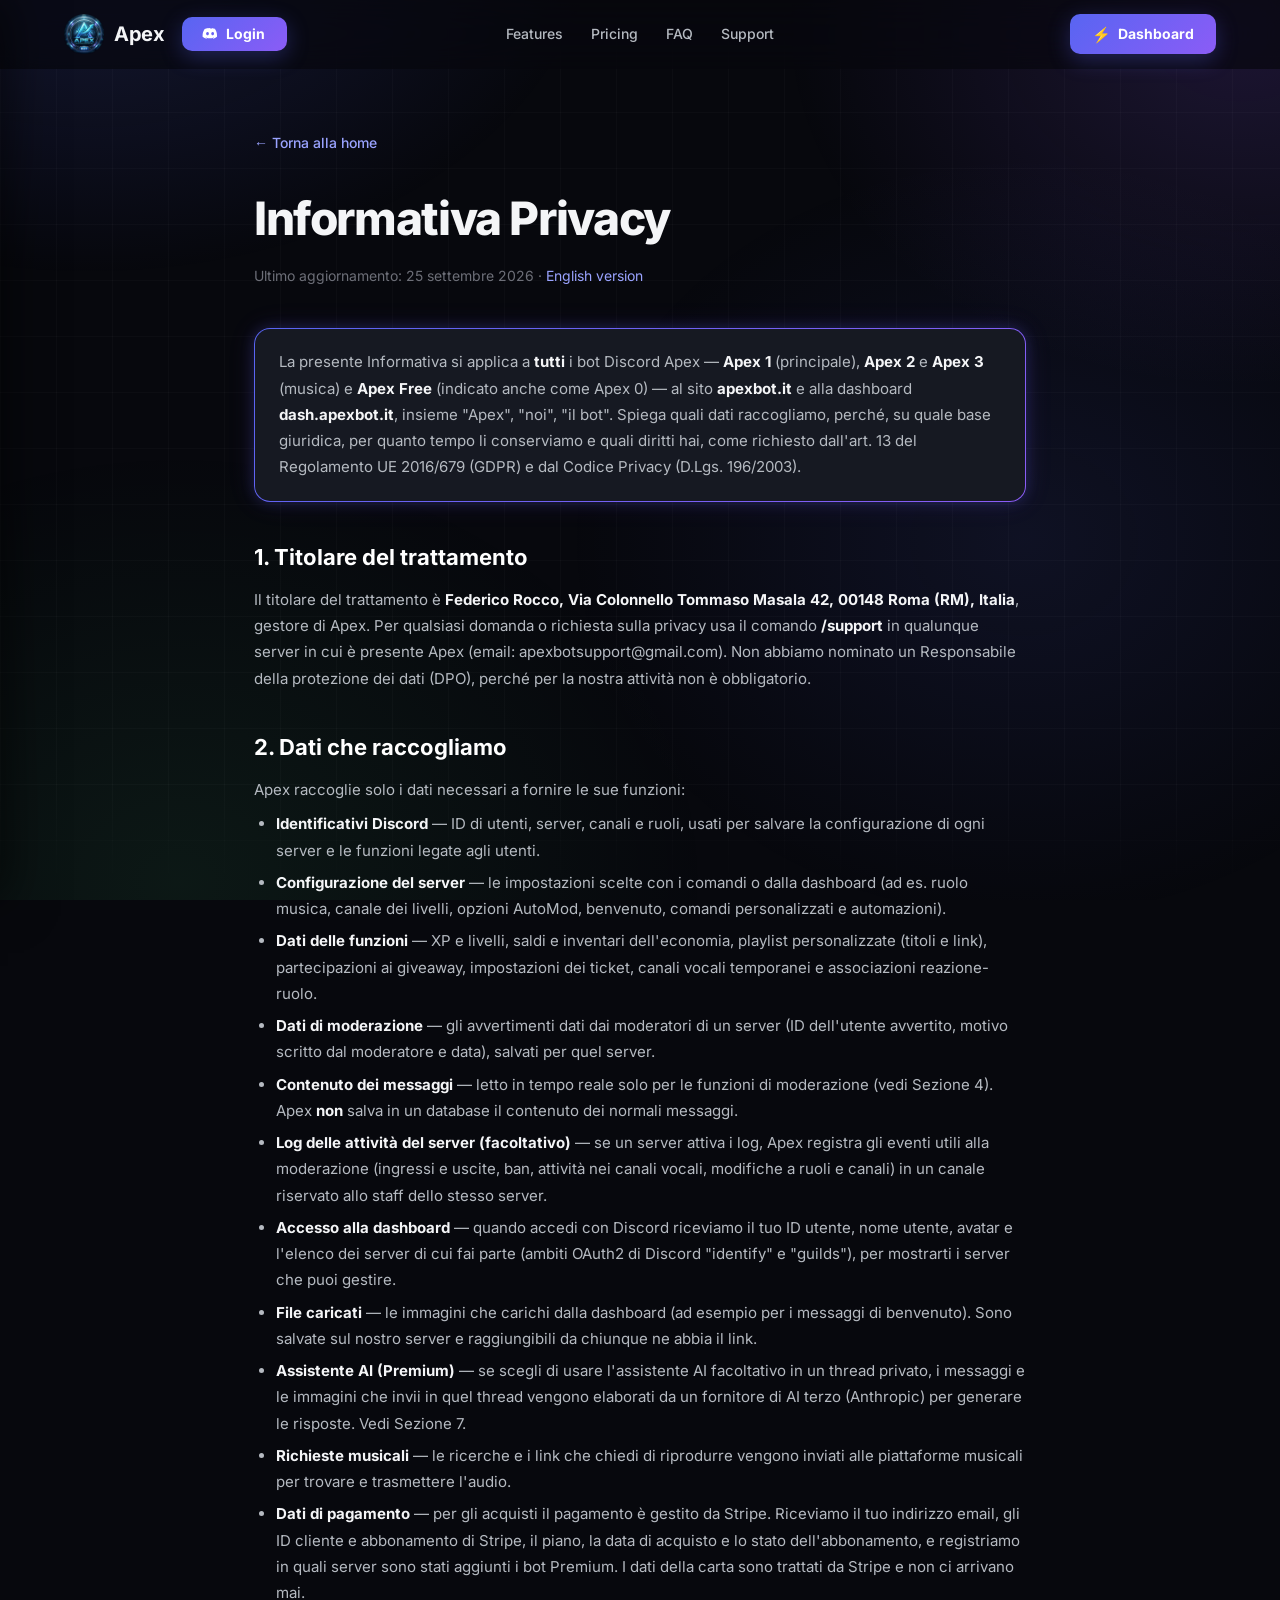
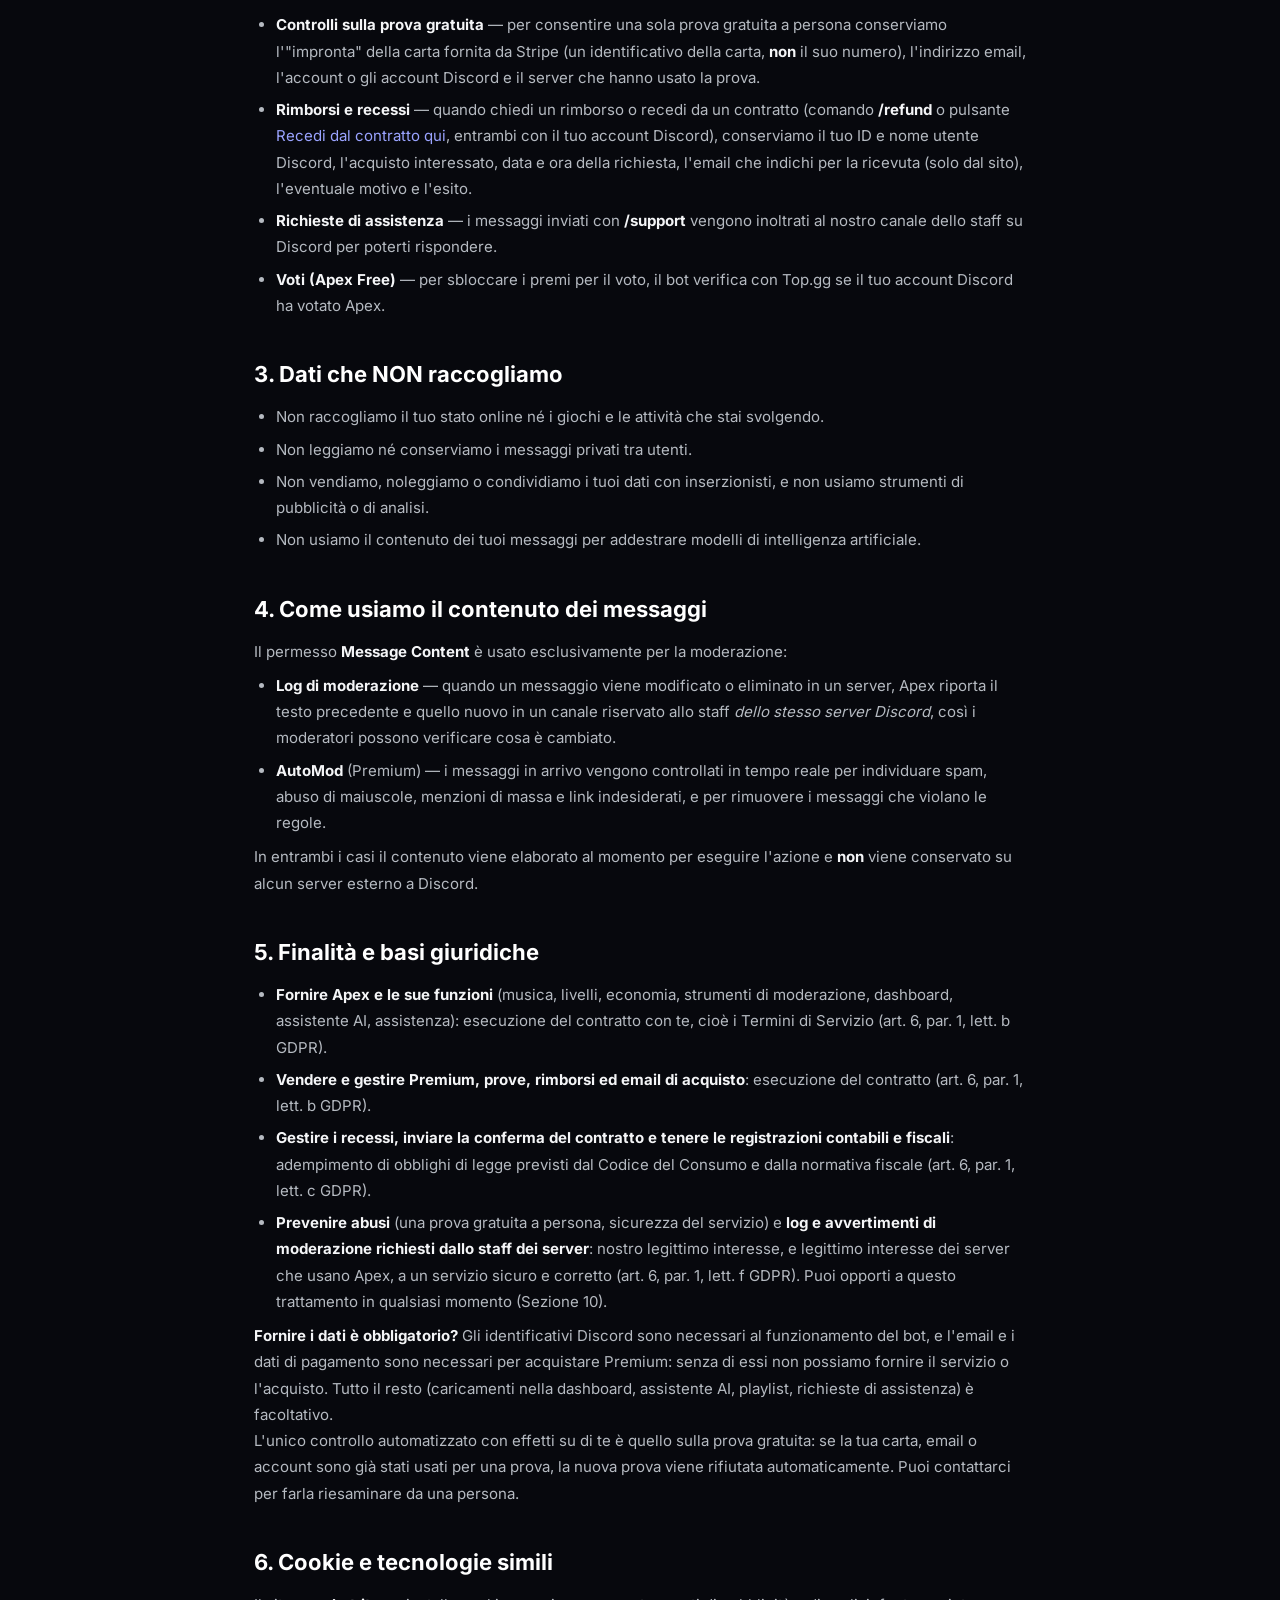
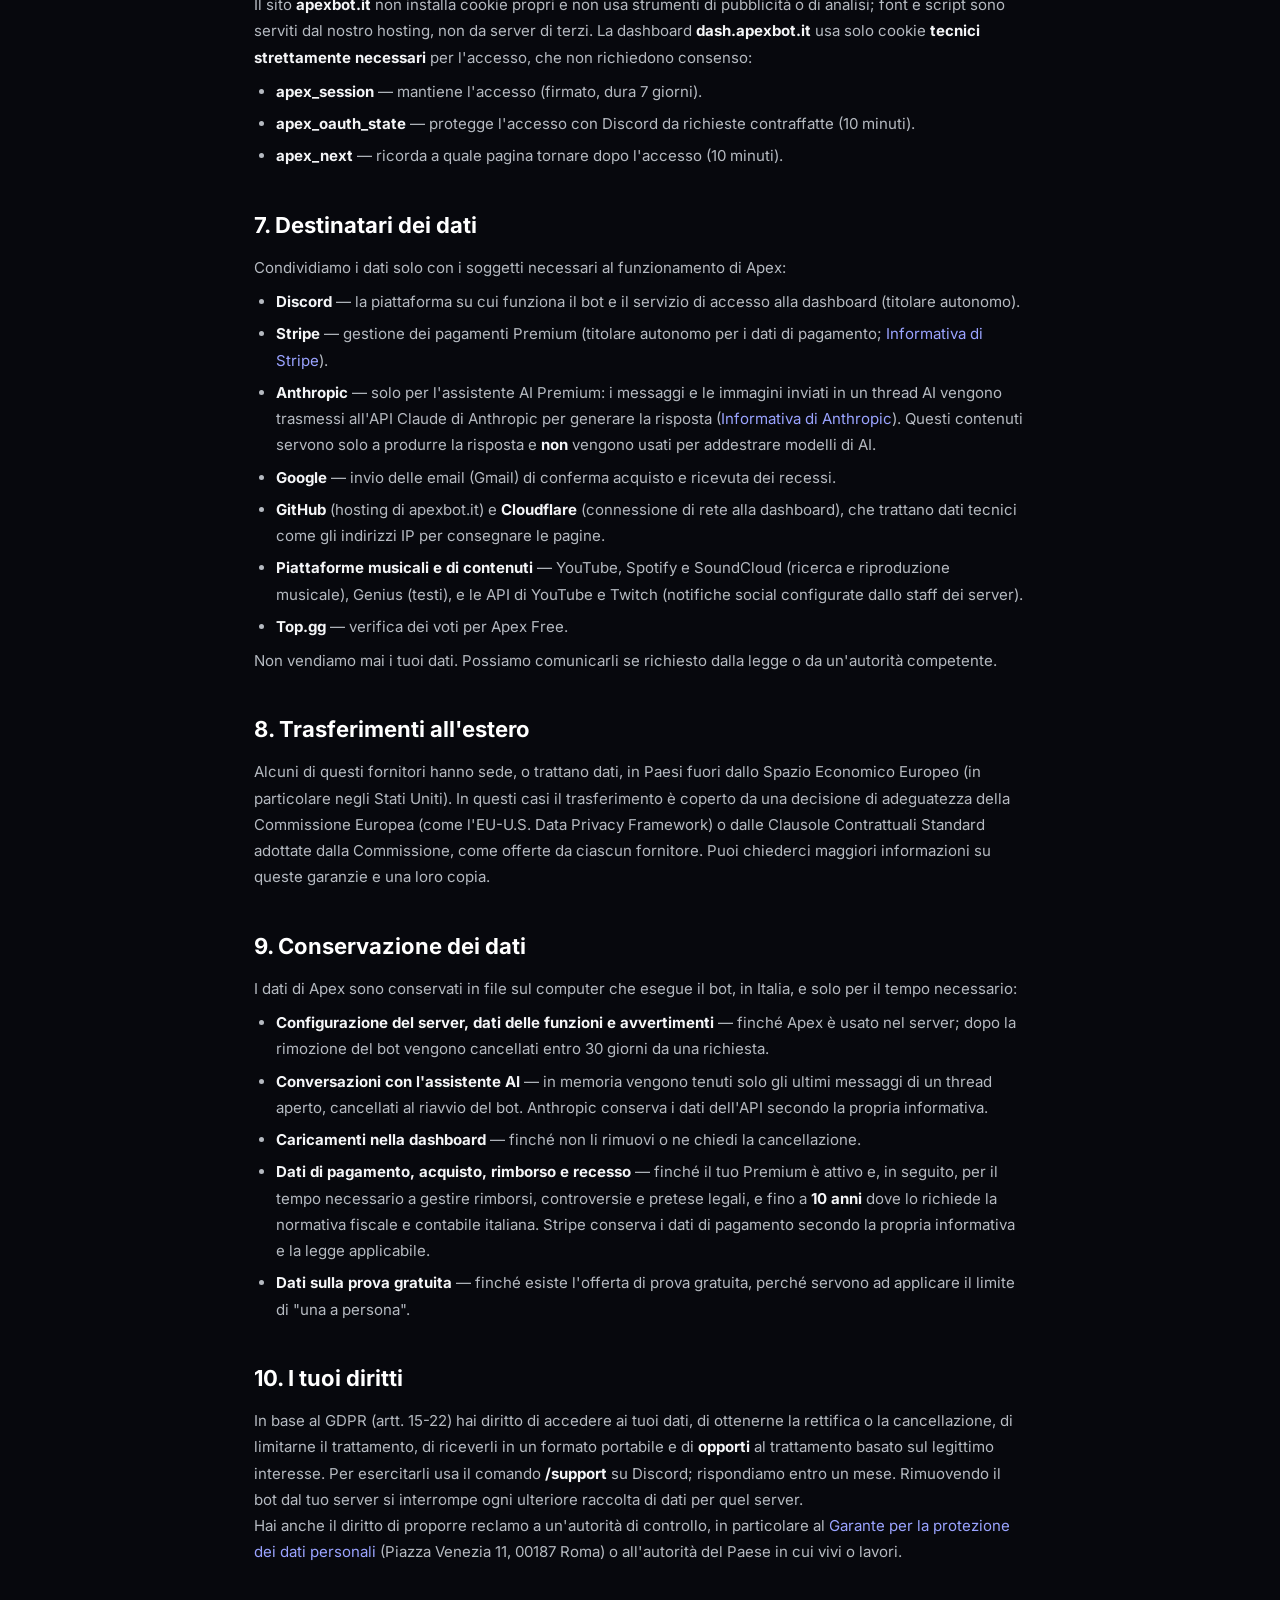
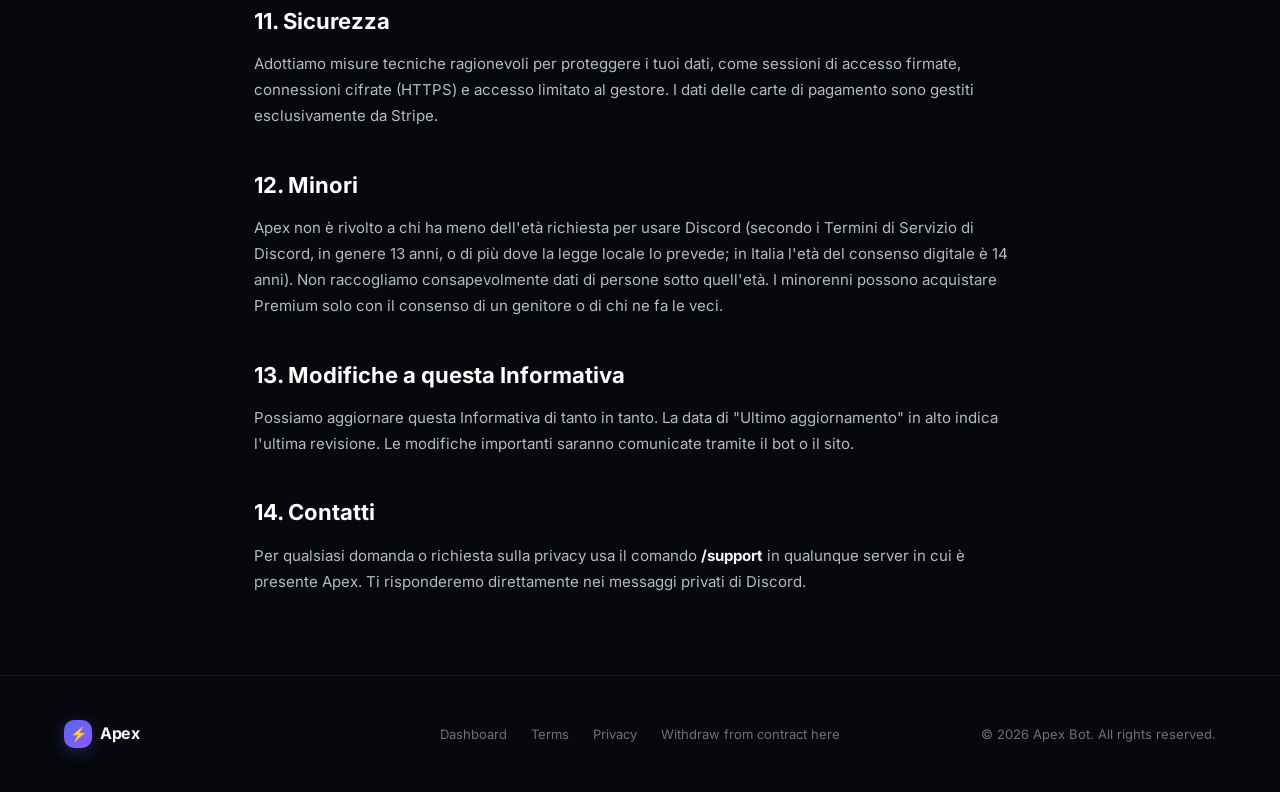
==== commit 7bb66ce0: "Refunds: full refund within 14 days, /refund or login-only withdrawal button; simple Terms checkbox " ====
--- a/privacy-it.html
+++ b/privacy-it.html
@@ -131,7 +131,7 @@
         </div>
 
         <h2>1. Titolare del trattamento</h2>
-        <p>Il titolare del trattamento è <strong>Federico Rocco, Via Colonnello Tommaso Masala 42, 00148 Roma (RM), Italia</strong>, gestore di Apex. Per qualsiasi domanda o richiesta sulla privacy scrivi a <a href="mailto:apexbotsupport@gmail.com">apexbotsupport@gmail.com</a> o usa il comando <strong>/support</strong> in qualunque server in cui è presente Apex. Non abbiamo nominato un Responsabile della protezione dei dati (DPO), perché per la nostra attività non è obbligatorio.</p>
+        <p>Il titolare del trattamento è <strong>Federico Rocco, Via Colonnello Tommaso Masala 42, 00148 Roma (RM), Italia</strong>, gestore di Apex. Per qualsiasi domanda o richiesta sulla privacy usa il comando <strong>/support</strong> in qualunque server in cui è presente Apex (email: apexbotsupport@gmail.com). Non abbiamo nominato un Responsabile della protezione dei dati (DPO), perché per la nostra attività non è obbligatorio.</p>
 
         <h2>2. Dati che raccogliamo</h2>
         <p>Apex raccoglie solo i dati necessari a fornire le sue funzioni:</p>
@@ -148,7 +148,7 @@
             <li><strong>Richieste musicali</strong> — le ricerche e i link che chiedi di riprodurre vengono inviati alle piattaforme musicali per trovare e trasmettere l'audio.</li>
             <li><strong>Dati di pagamento</strong> — per gli acquisti il pagamento è gestito da Stripe. Riceviamo il tuo indirizzo email, gli ID cliente e abbonamento di Stripe, il piano, la data di acquisto e lo stato dell'abbonamento, e registriamo in quali server sono stati aggiunti i bot Premium. I dati della carta sono trattati da Stripe e non ci arrivano mai.</li>
             <li><strong>Controlli sulla prova gratuita</strong> — per consentire una sola prova gratuita a persona conserviamo l'"impronta" della carta fornita da Stripe (un identificativo della carta, <strong>non</strong> il suo numero), l'indirizzo email, l'account o gli account Discord e il server che hanno usato la prova.</li>
-            <li><strong>Rimborsi e recessi</strong> — quando chiedi un rimborso (<strong>/refund</strong>) o recedi da un contratto (pagina <a href="withdraw.html">Recedi dal contratto qui</a> o email), conserviamo il tuo ID Discord, nome, email, l'acquisto interessato, data e ora della richiesta, l'eventuale motivo e l'esito.</li>
+            <li><strong>Rimborsi e recessi</strong> — quando chiedi un rimborso o recedi da un contratto (comando <strong>/refund</strong> o pulsante <a href="withdraw.html">Recedi dal contratto qui</a>, entrambi con il tuo account Discord), conserviamo il tuo ID e nome utente Discord, l'acquisto interessato, data e ora della richiesta, l'email che indichi per la ricevuta (solo dal sito), l'eventuale motivo e l'esito.</li>
             <li><strong>Richieste di assistenza</strong> — i messaggi inviati con <strong>/support</strong> vengono inoltrati al nostro canale dello staff su Discord per poterti rispondere.</li>
             <li><strong>Voti (Apex Free)</strong> — per sbloccare i premi per il voto, il bot verifica con Top.gg se il tuo account Discord ha votato Apex.</li>
         </ul>
@@ -174,7 +174,7 @@
             <li><strong>Fornire Apex e le sue funzioni</strong> (musica, livelli, economia, strumenti di moderazione, dashboard, assistente AI, assistenza): esecuzione del contratto con te, cioè i Termini di Servizio (art. 6, par. 1, lett. b GDPR).</li>
             <li><strong>Vendere e gestire Premium, prove, rimborsi ed email di acquisto</strong>: esecuzione del contratto (art. 6, par. 1, lett. b GDPR).</li>
             <li><strong>Gestire i recessi, inviare la conferma del contratto e tenere le registrazioni contabili e fiscali</strong>: adempimento di obblighi di legge previsti dal Codice del Consumo e dalla normativa fiscale (art. 6, par. 1, lett. c GDPR).</li>
-            <li><strong>Prevenire abusi</strong> (una prova gratuita a persona, un rimborso entro 3 giorni per utente, sicurezza del servizio) e <strong>log e avvertimenti di moderazione richiesti dallo staff dei server</strong>: nostro legittimo interesse, e legittimo interesse dei server che usano Apex, a un servizio sicuro e corretto (art. 6, par. 1, lett. f GDPR). Puoi opporti a questo trattamento in qualsiasi momento (Sezione 10).</li>
+            <li><strong>Prevenire abusi</strong> (una prova gratuita a persona, sicurezza del servizio) e <strong>log e avvertimenti di moderazione richiesti dallo staff dei server</strong>: nostro legittimo interesse, e legittimo interesse dei server che usano Apex, a un servizio sicuro e corretto (art. 6, par. 1, lett. f GDPR). Puoi opporti a questo trattamento in qualsiasi momento (Sezione 10).</li>
         </ul>
         <p><strong>Fornire i dati è obbligatorio?</strong> Gli identificativi Discord sono necessari al funzionamento del bot, e l'email e i dati di pagamento sono necessari per acquistare Premium: senza di essi non possiamo fornire il servizio o l'acquisto. Tutto il resto (caricamenti nella dashboard, assistente AI, playlist, richieste di assistenza) è facoltativo.</p>
         <p>L'unico controllo automatizzato con effetti su di te è quello sulla prova gratuita: se la tua carta, email o account sono già stati usati per una prova, la nuova prova viene rifiutata automaticamente. Puoi contattarci per farla riesaminare da una persona.</p>
@@ -193,7 +193,7 @@
             <li><strong>Discord</strong> — la piattaforma su cui funziona il bot e il servizio di accesso alla dashboard (titolare autonomo).</li>
             <li><strong>Stripe</strong> — gestione dei pagamenti Premium (titolare autonomo per i dati di pagamento; <a href="https://stripe.com/privacy" target="_blank" rel="noopener">Informativa di Stripe</a>).</li>
             <li><strong>Anthropic</strong> — solo per l'assistente AI Premium: i messaggi e le immagini inviati in un thread AI vengono trasmessi all'API Claude di Anthropic per generare la risposta (<a href="https://www.anthropic.com/legal/privacy" target="_blank" rel="noopener">Informativa di Anthropic</a>). Questi contenuti servono solo a produrre la risposta e <strong>non</strong> vengono usati per addestrare modelli di AI.</li>
-            <li><strong>Google</strong> — invio delle email (Gmail) di conferma acquisto, ricevuta dei recessi e assistenza.</li>
+            <li><strong>Google</strong> — invio delle email (Gmail) di conferma acquisto e ricevuta dei recessi.</li>
             <li><strong>GitHub</strong> (hosting di apexbot.it) e <strong>Cloudflare</strong> (connessione di rete alla dashboard), che trattano dati tecnici come gli indirizzi IP per consegnare le pagine.</li>
             <li><strong>Piattaforme musicali e di contenuti</strong> — YouTube, Spotify e SoundCloud (ricerca e riproduzione musicale), Genius (testi), e le API di YouTube e Twitch (notifiche social configurate dallo staff dei server).</li>
             <li><strong>Top.gg</strong> — verifica dei voti per Apex Free.</li>
@@ -214,7 +214,7 @@
         </ul>
 
         <h2>10. I tuoi diritti</h2>
-        <p>In base al GDPR (artt. 15-22) hai diritto di accedere ai tuoi dati, di ottenerne la rettifica o la cancellazione, di limitarne il trattamento, di riceverli in un formato portabile e di <strong>opporti</strong> al trattamento basato sul legittimo interesse. Per esercitarli scrivi a <a href="mailto:apexbotsupport@gmail.com">apexbotsupport@gmail.com</a> o usa <strong>/support</strong>; rispondiamo entro un mese. Rimuovendo il bot dal tuo server si interrompe ogni ulteriore raccolta di dati per quel server.</p>
+        <p>In base al GDPR (artt. 15-22) hai diritto di accedere ai tuoi dati, di ottenerne la rettifica o la cancellazione, di limitarne il trattamento, di riceverli in un formato portabile e di <strong>opporti</strong> al trattamento basato sul legittimo interesse. Per esercitarli usa il comando <strong>/support</strong> su Discord; rispondiamo entro un mese. Rimuovendo il bot dal tuo server si interrompe ogni ulteriore raccolta di dati per quel server.</p>
         <p>Hai anche il diritto di proporre reclamo a un'autorità di controllo, in particolare al <a href="https://www.garanteprivacy.it" target="_blank" rel="noopener">Garante per la protezione dei dati personali</a> (Piazza Venezia 11, 00187 Roma) o all'autorità del Paese in cui vivi o lavori.</p>
 
         <h2>11. Sicurezza</h2>
@@ -227,7 +227,7 @@
         <p>Possiamo aggiornare questa Informativa di tanto in tanto. La data di "Ultimo aggiornamento" in alto indica l'ultima revisione. Le modifiche importanti saranno comunicate tramite il bot o il sito.</p>
 
         <h2>14. Contatti</h2>
-        <p>Per qualsiasi domanda o richiesta sulla privacy scrivi a <a href="mailto:apexbotsupport@gmail.com">apexbotsupport@gmail.com</a> o usa il comando <strong>/support</strong> in qualunque server in cui è presente Apex. Ti risponderemo via email o direttamente nei messaggi privati di Discord.</p>
+        <p>Per qualsiasi domanda o richiesta sulla privacy usa il comando <strong>/support</strong> in qualunque server in cui è presente Apex. Ti risponderemo direttamente nei messaggi privati di Discord.</p>
     </section>
 
     <!-- Footer -->
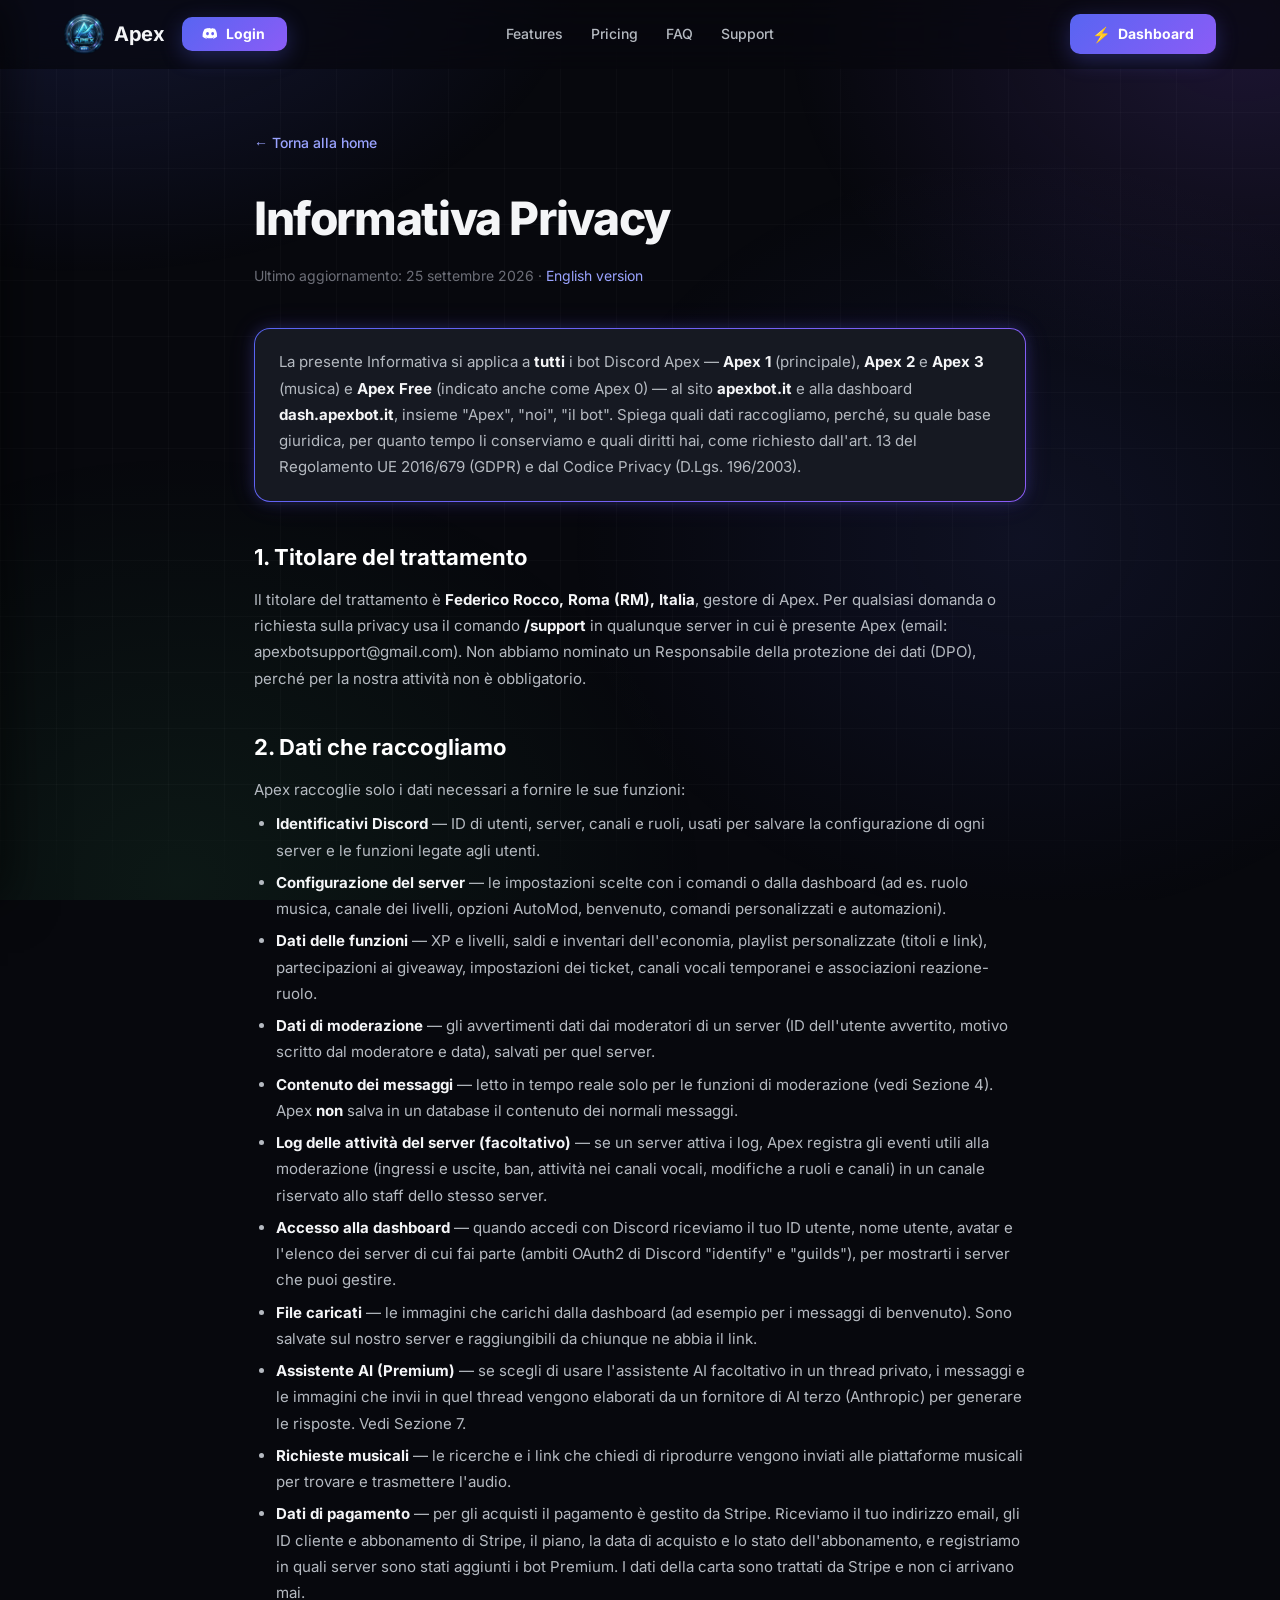
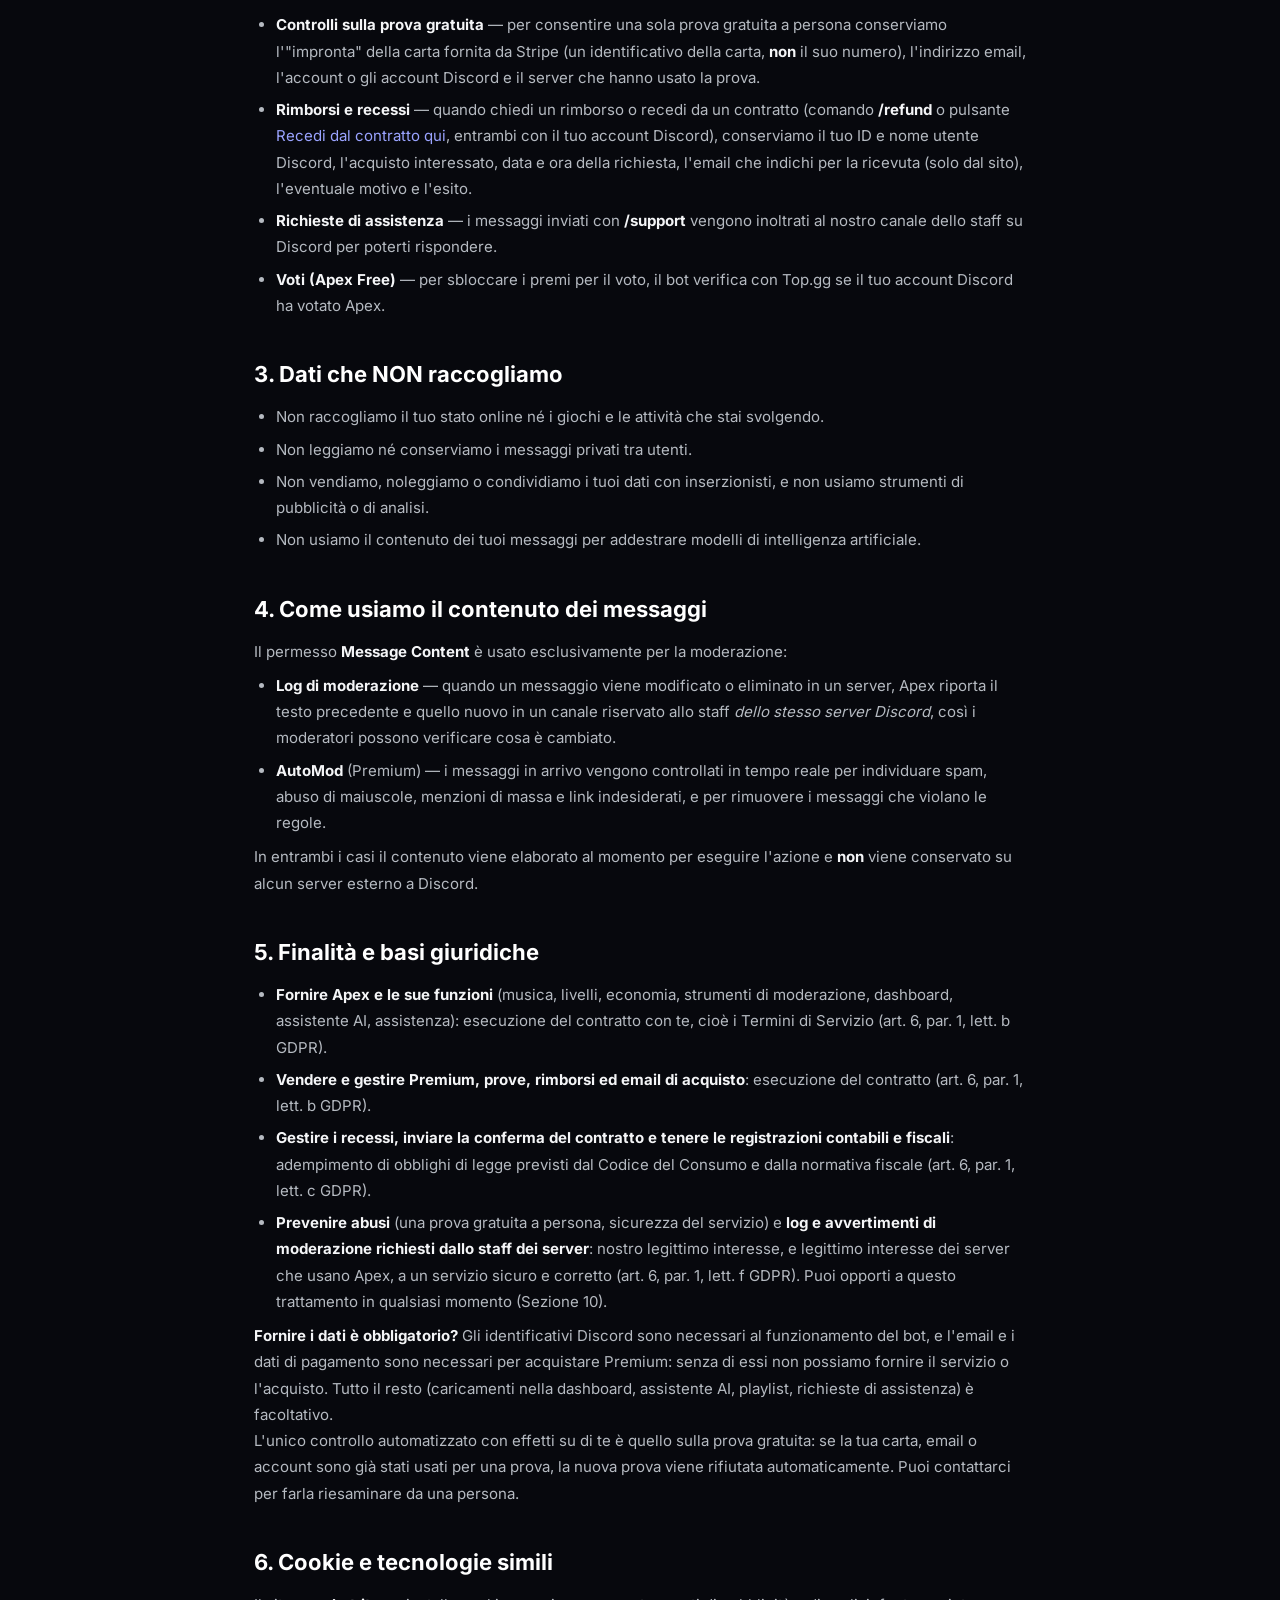
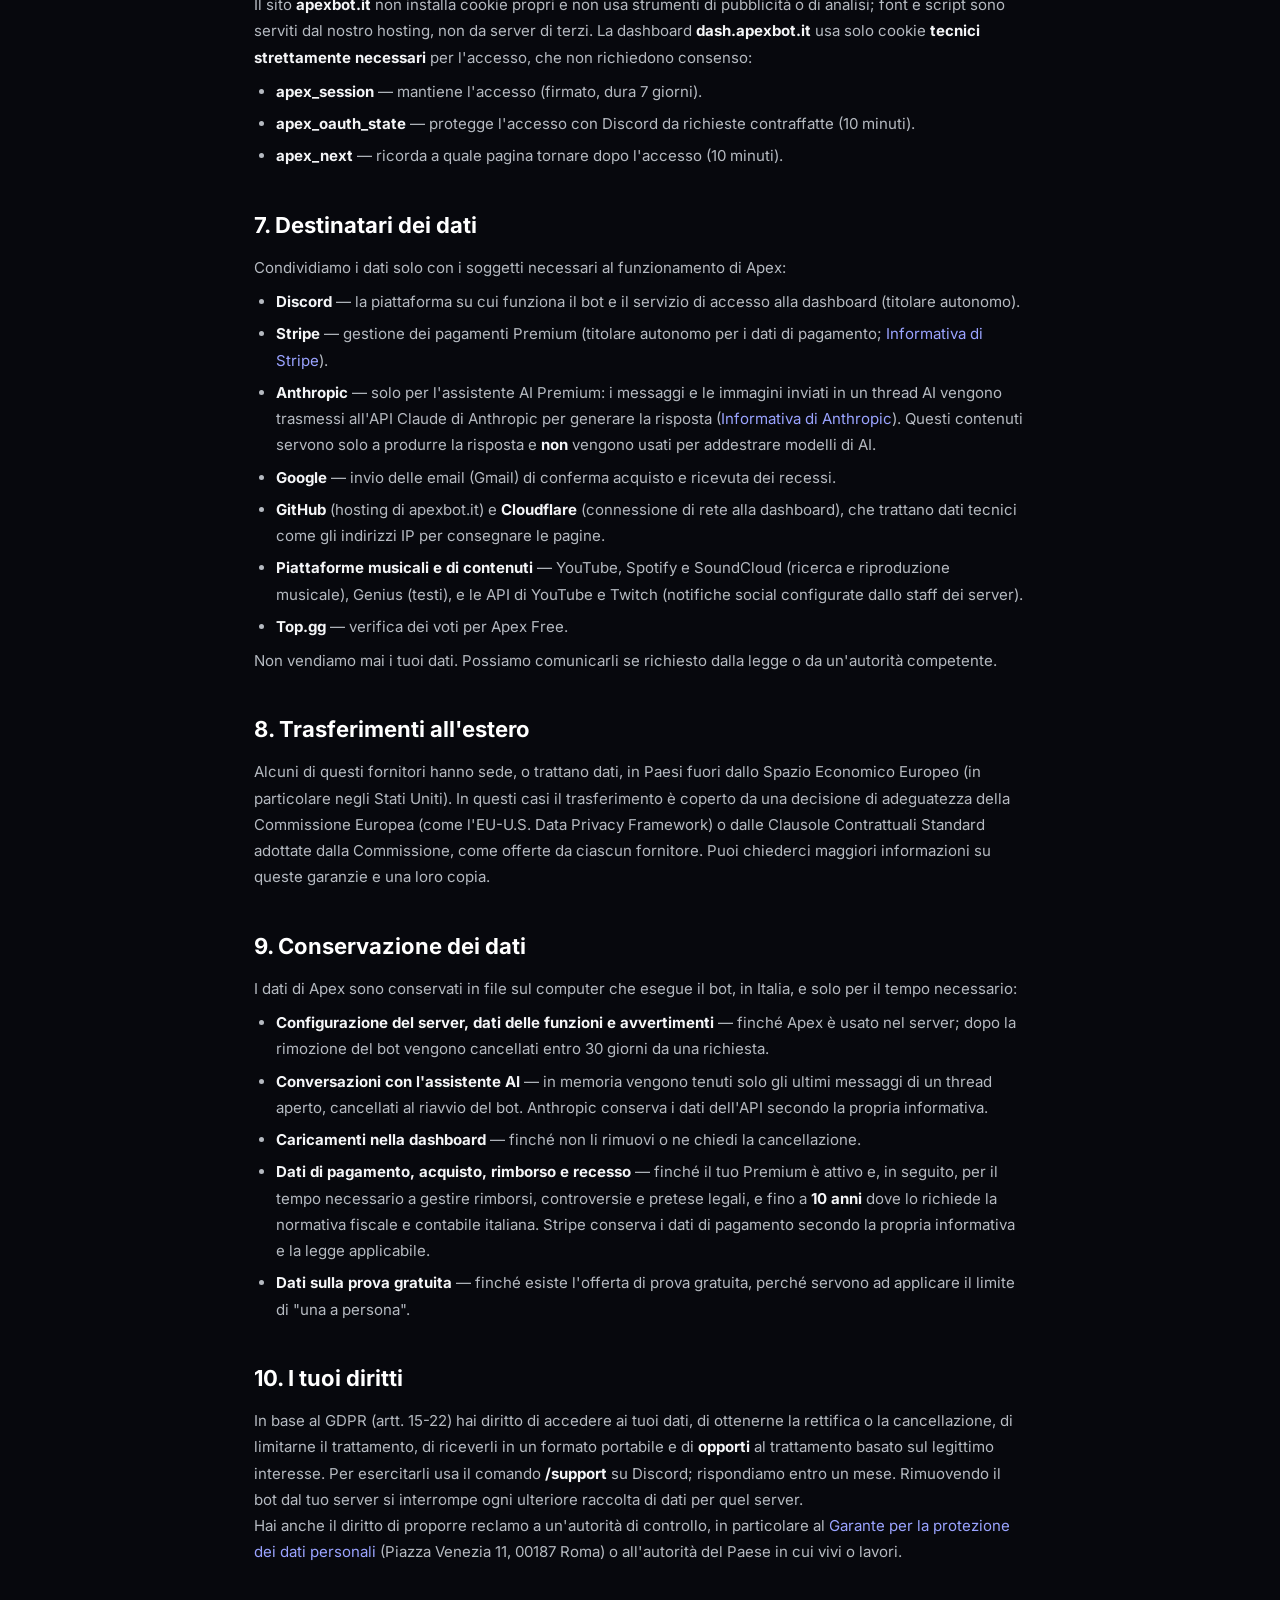
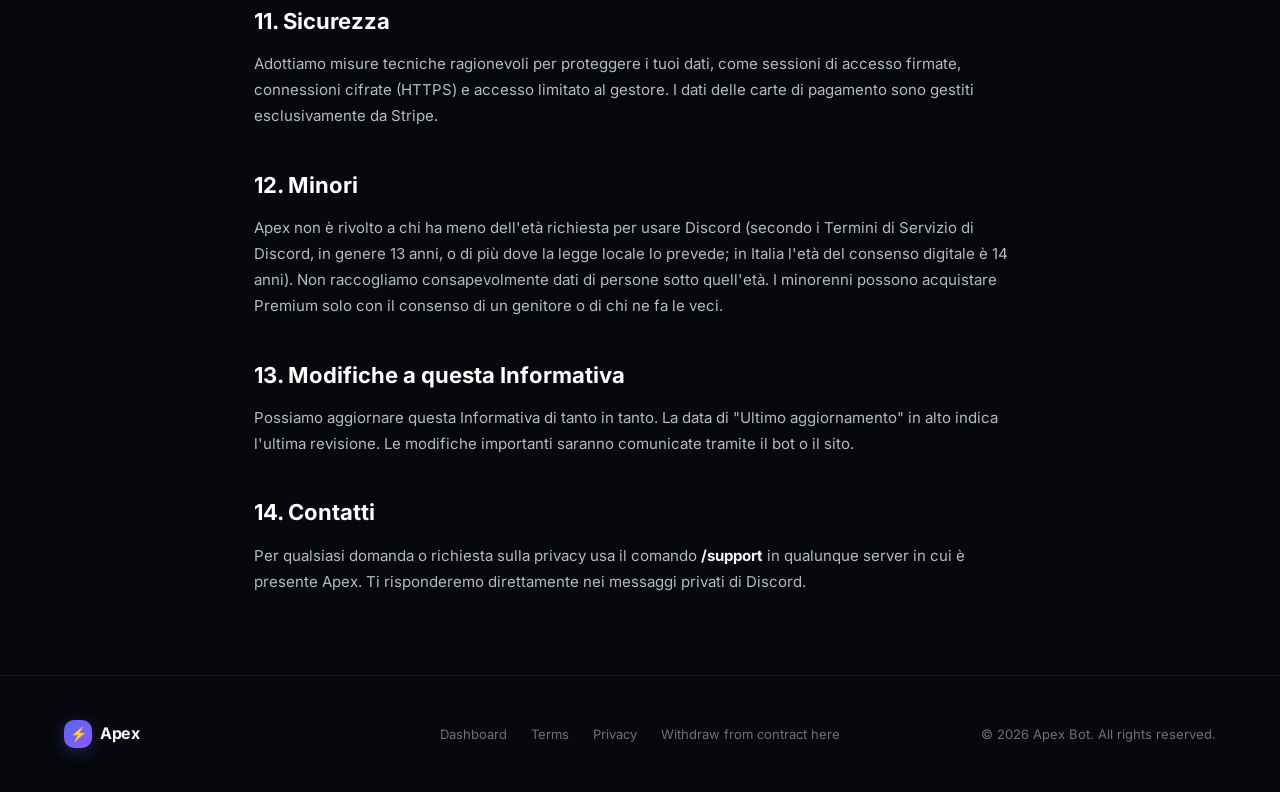
==== commit 03bf87dd: "Legal pages: show city only, no street address Co-Authored-By: Claude Opus 5.5 <noreply@anthropic.co" ====
--- a/privacy-it.html
+++ b/privacy-it.html
@@ -131,7 +131,7 @@
         </div>
 
         <h2>1. Titolare del trattamento</h2>
-        <p>Il titolare del trattamento è <strong>Federico Rocco, Via Colonnello Tommaso Masala 42, 00148 Roma (RM), Italia</strong>, gestore di Apex. Per qualsiasi domanda o richiesta sulla privacy usa il comando <strong>/support</strong> in qualunque server in cui è presente Apex (email: apexbotsupport@gmail.com). Non abbiamo nominato un Responsabile della protezione dei dati (DPO), perché per la nostra attività non è obbligatorio.</p>
+        <p>Il titolare del trattamento è <strong>Federico Rocco, Roma (RM), Italia</strong>, gestore di Apex. Per qualsiasi domanda o richiesta sulla privacy usa il comando <strong>/support</strong> in qualunque server in cui è presente Apex (email: apexbotsupport@gmail.com). Non abbiamo nominato un Responsabile della protezione dei dati (DPO), perché per la nostra attività non è obbligatorio.</p>
 
         <h2>2. Dati che raccogliamo</h2>
         <p>Apex raccoglie solo i dati necessari a fornire le sue funzioni:</p>
